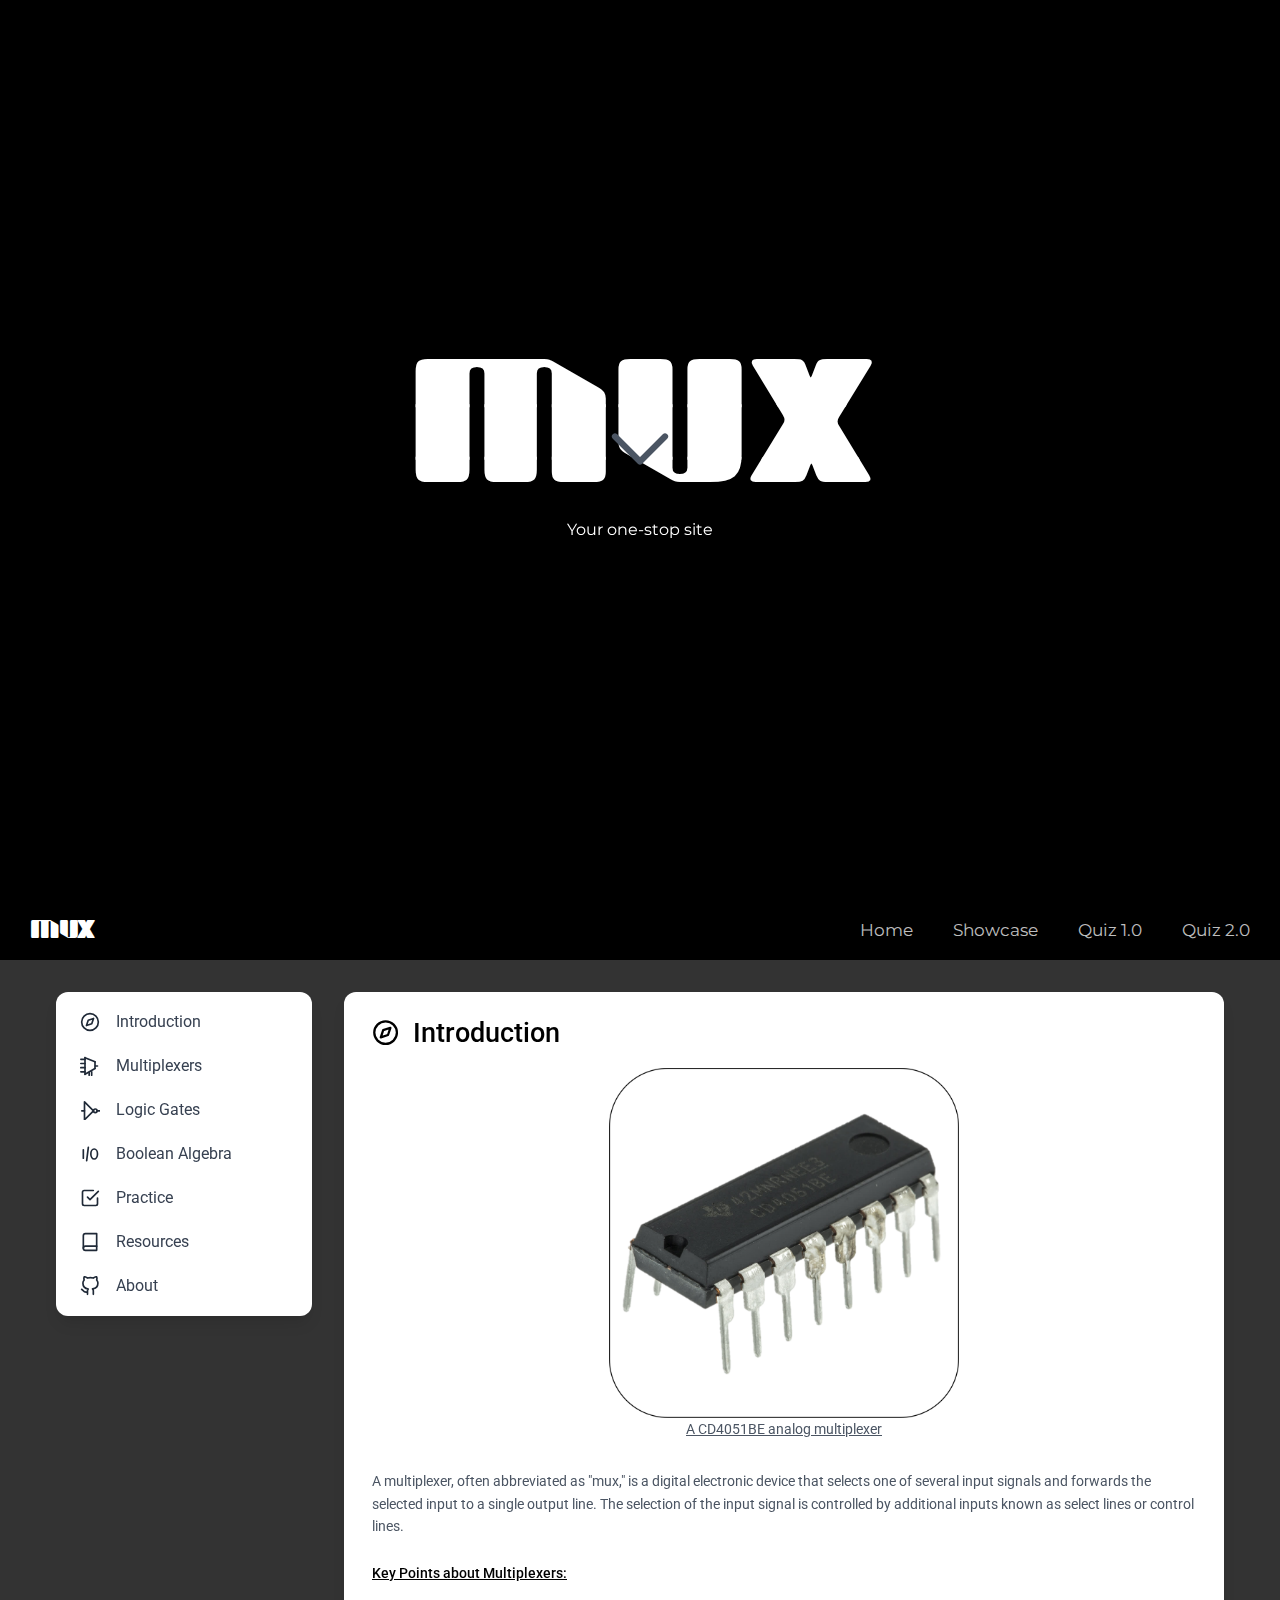
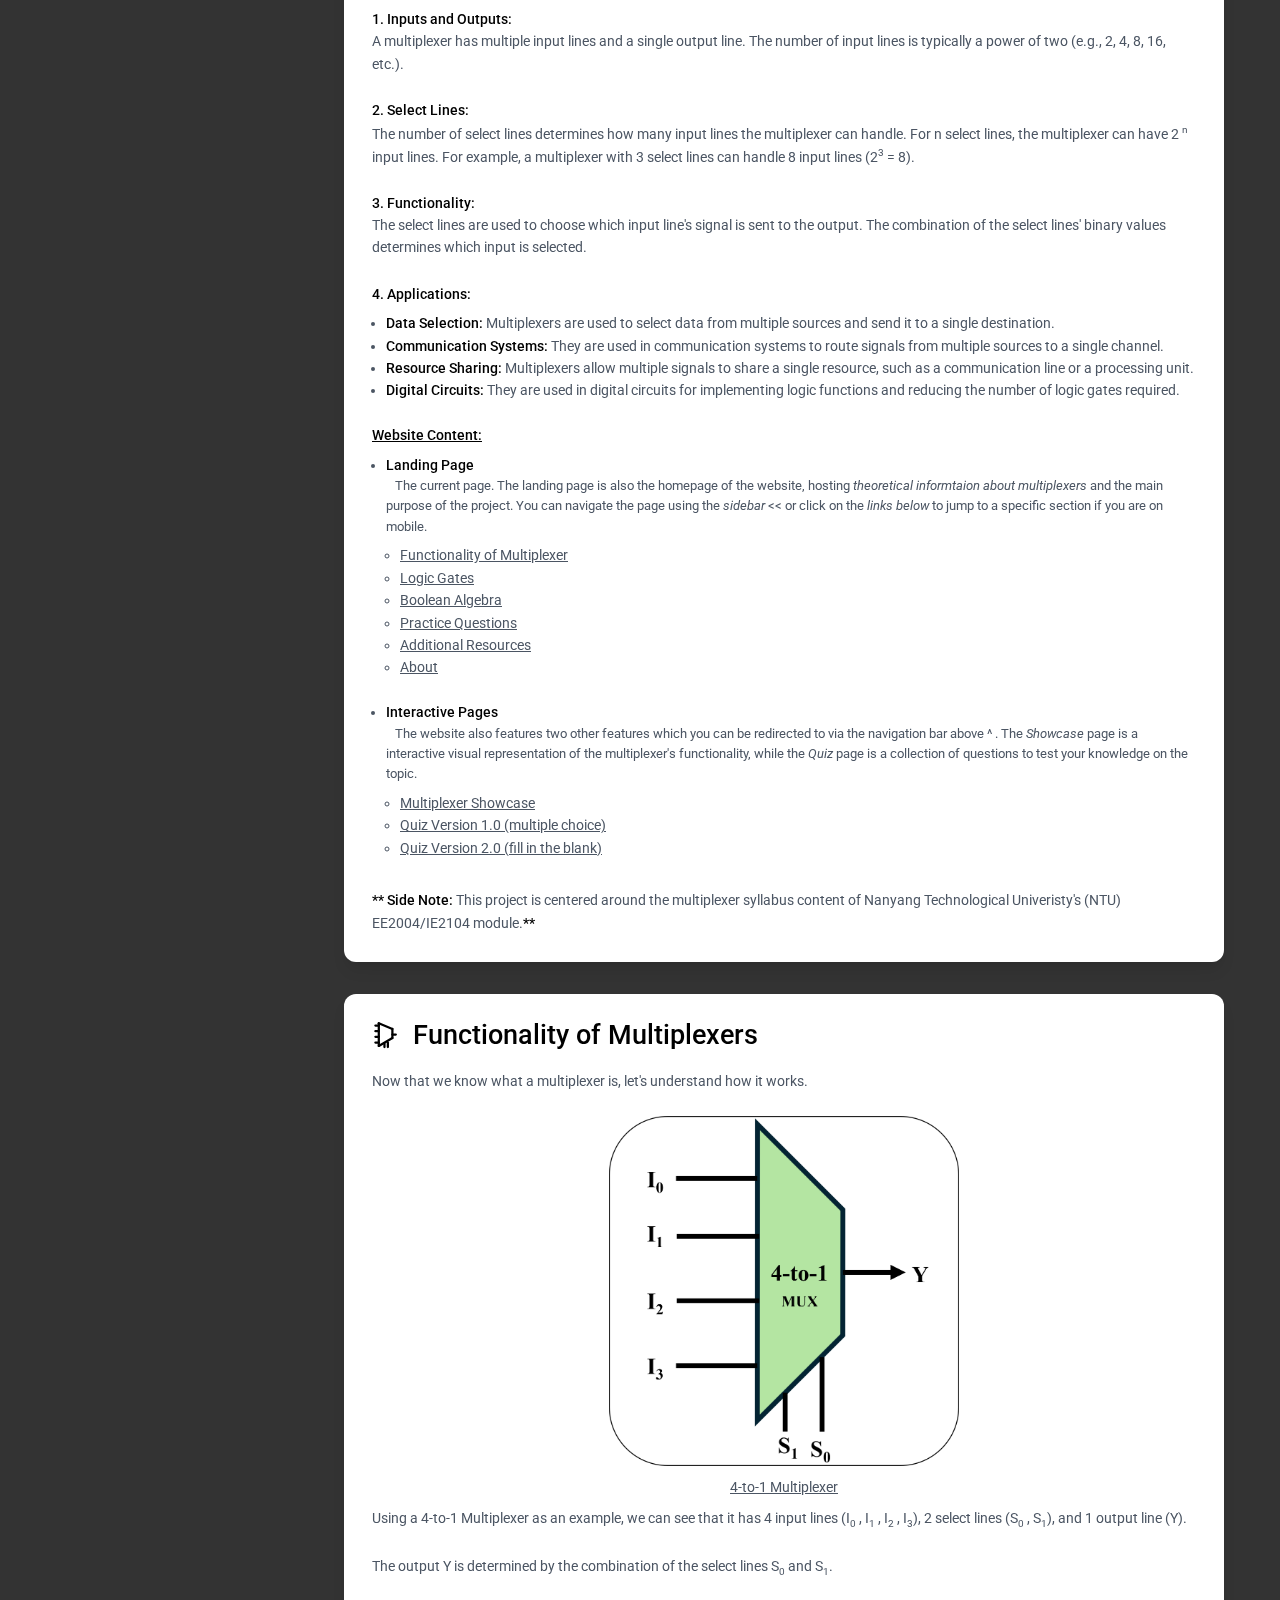
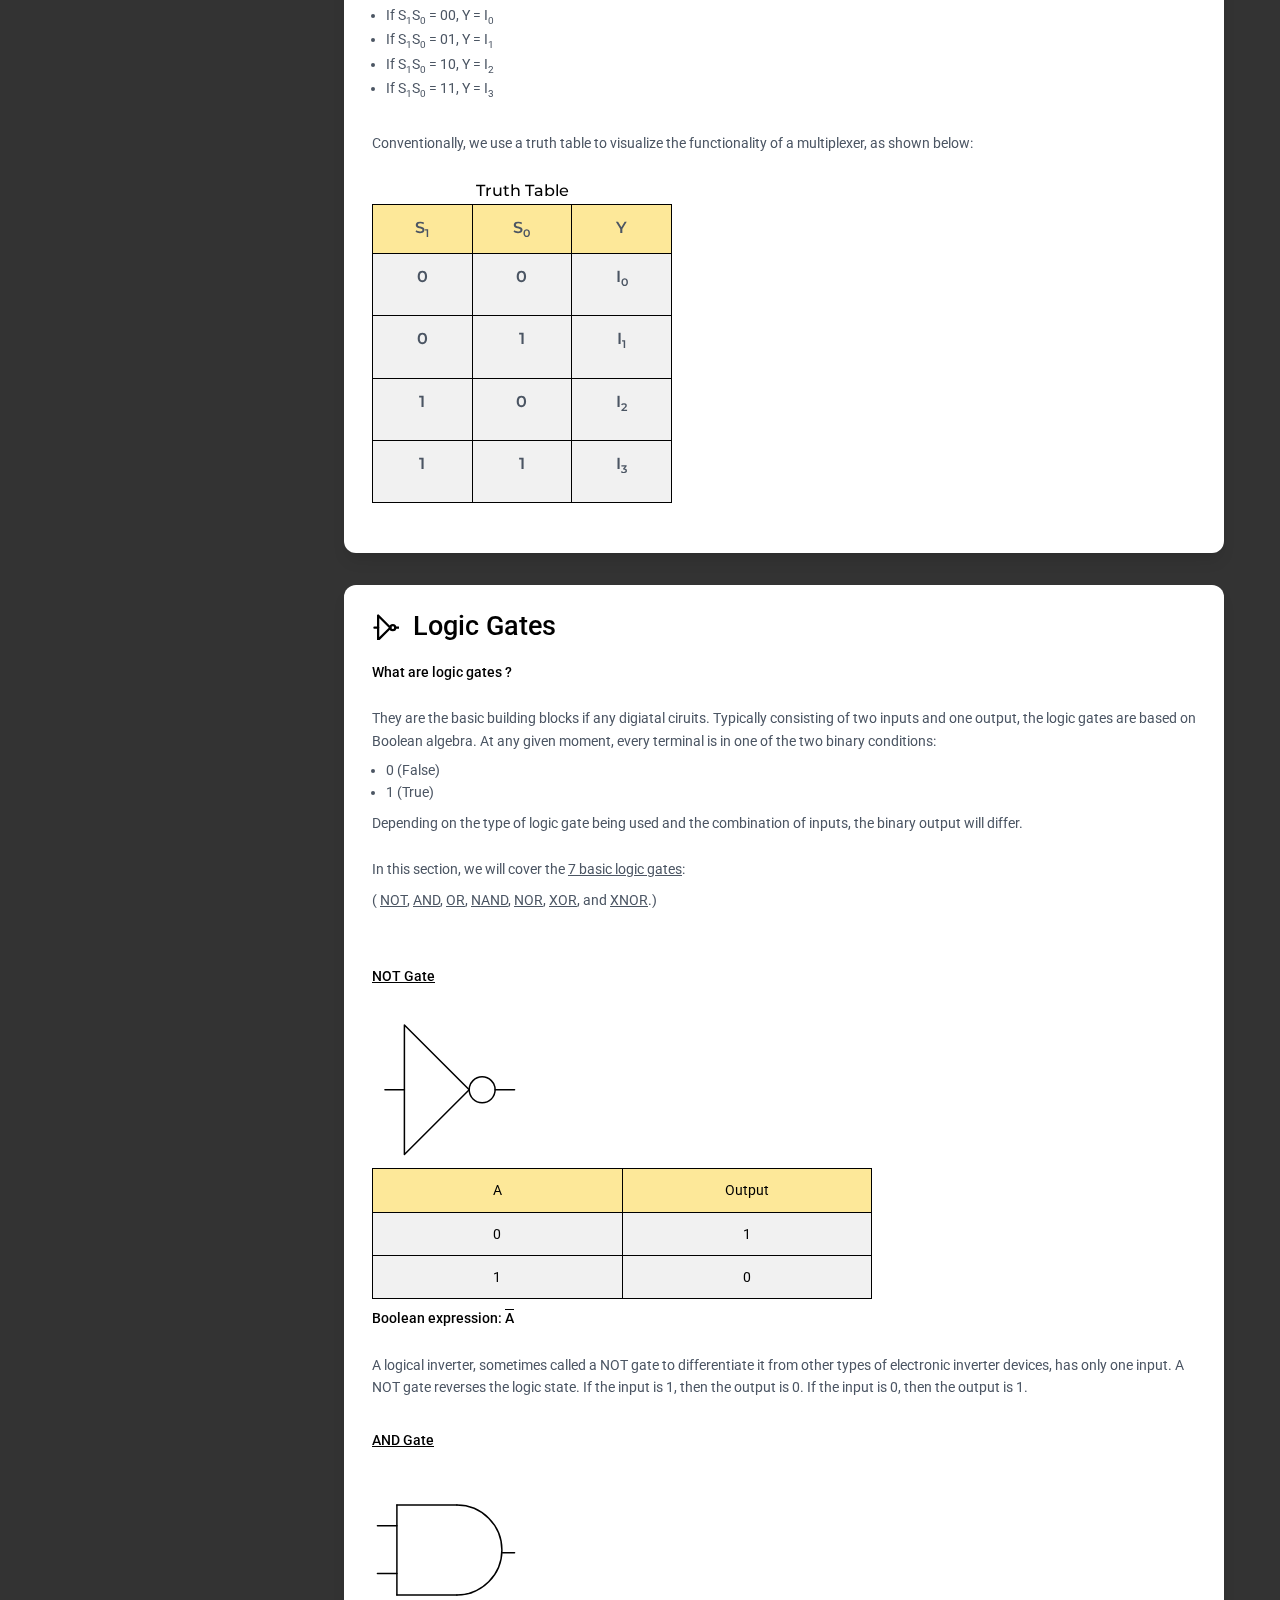
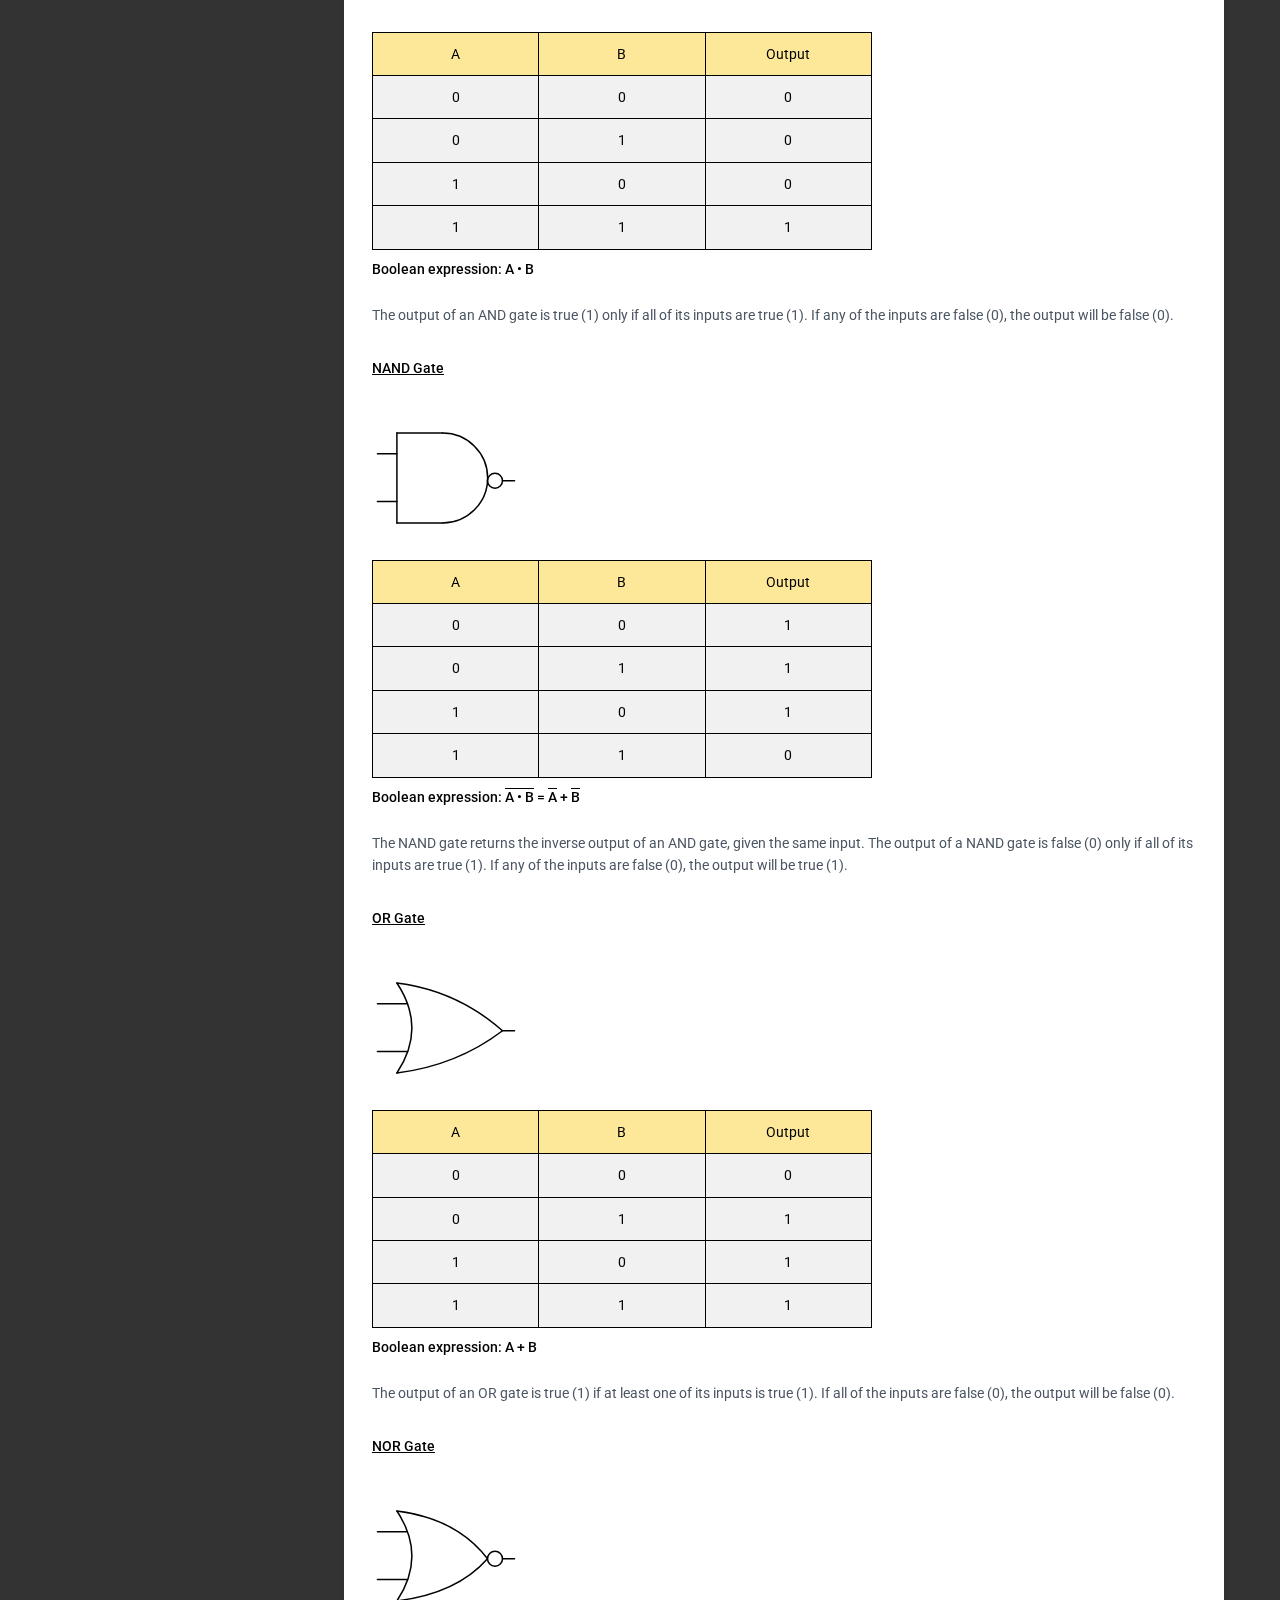
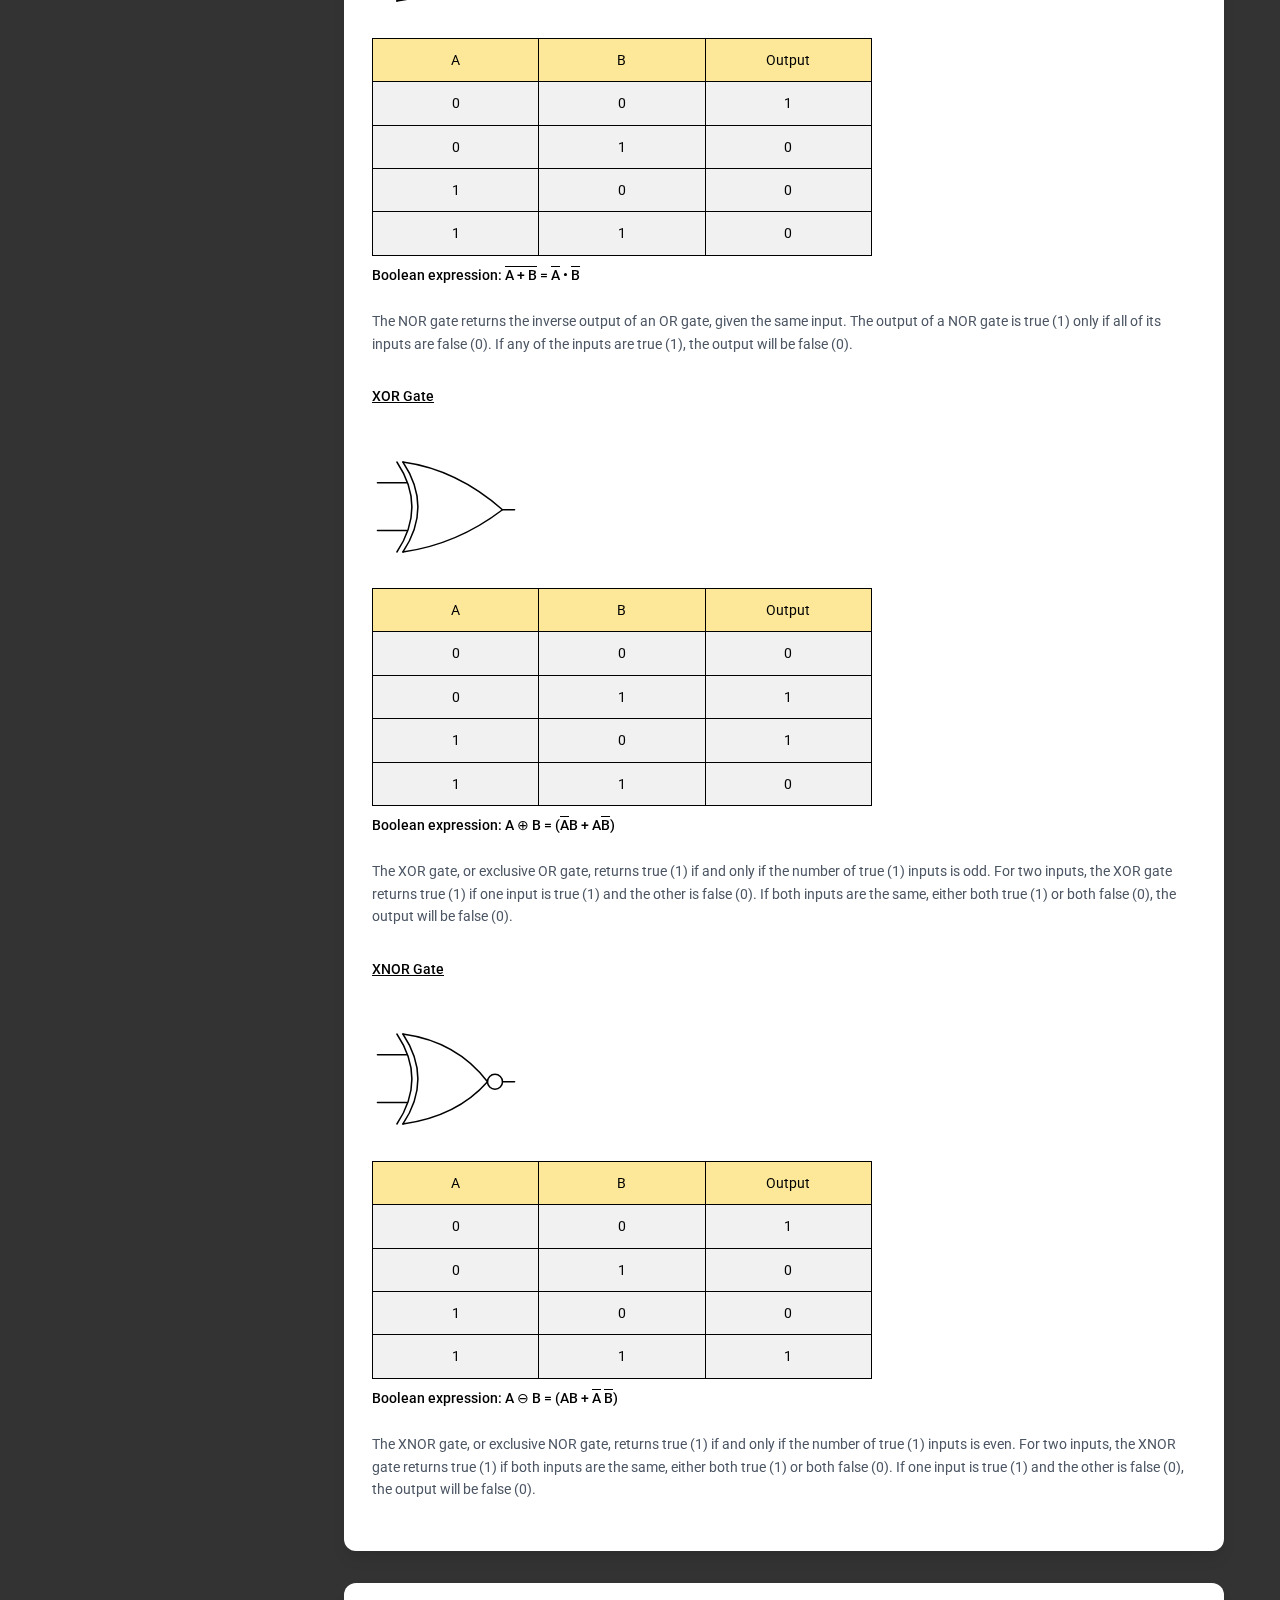
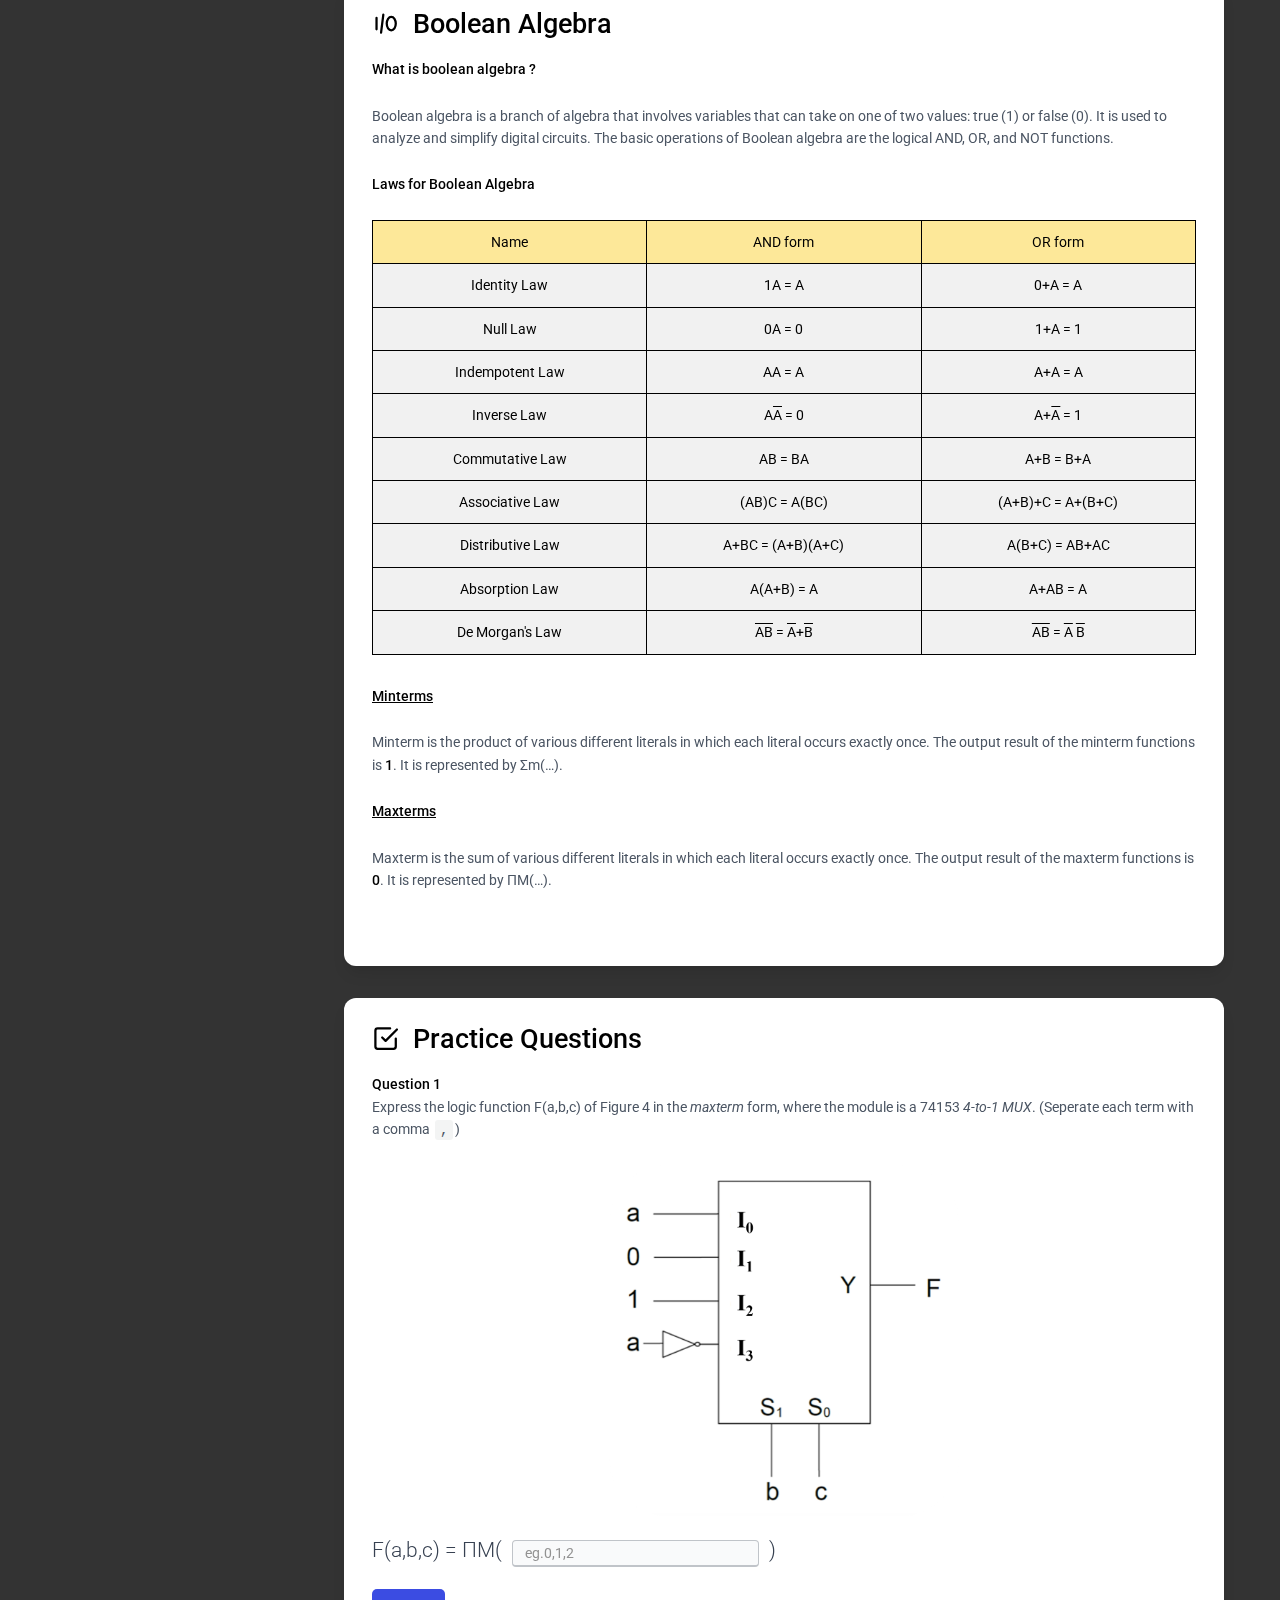
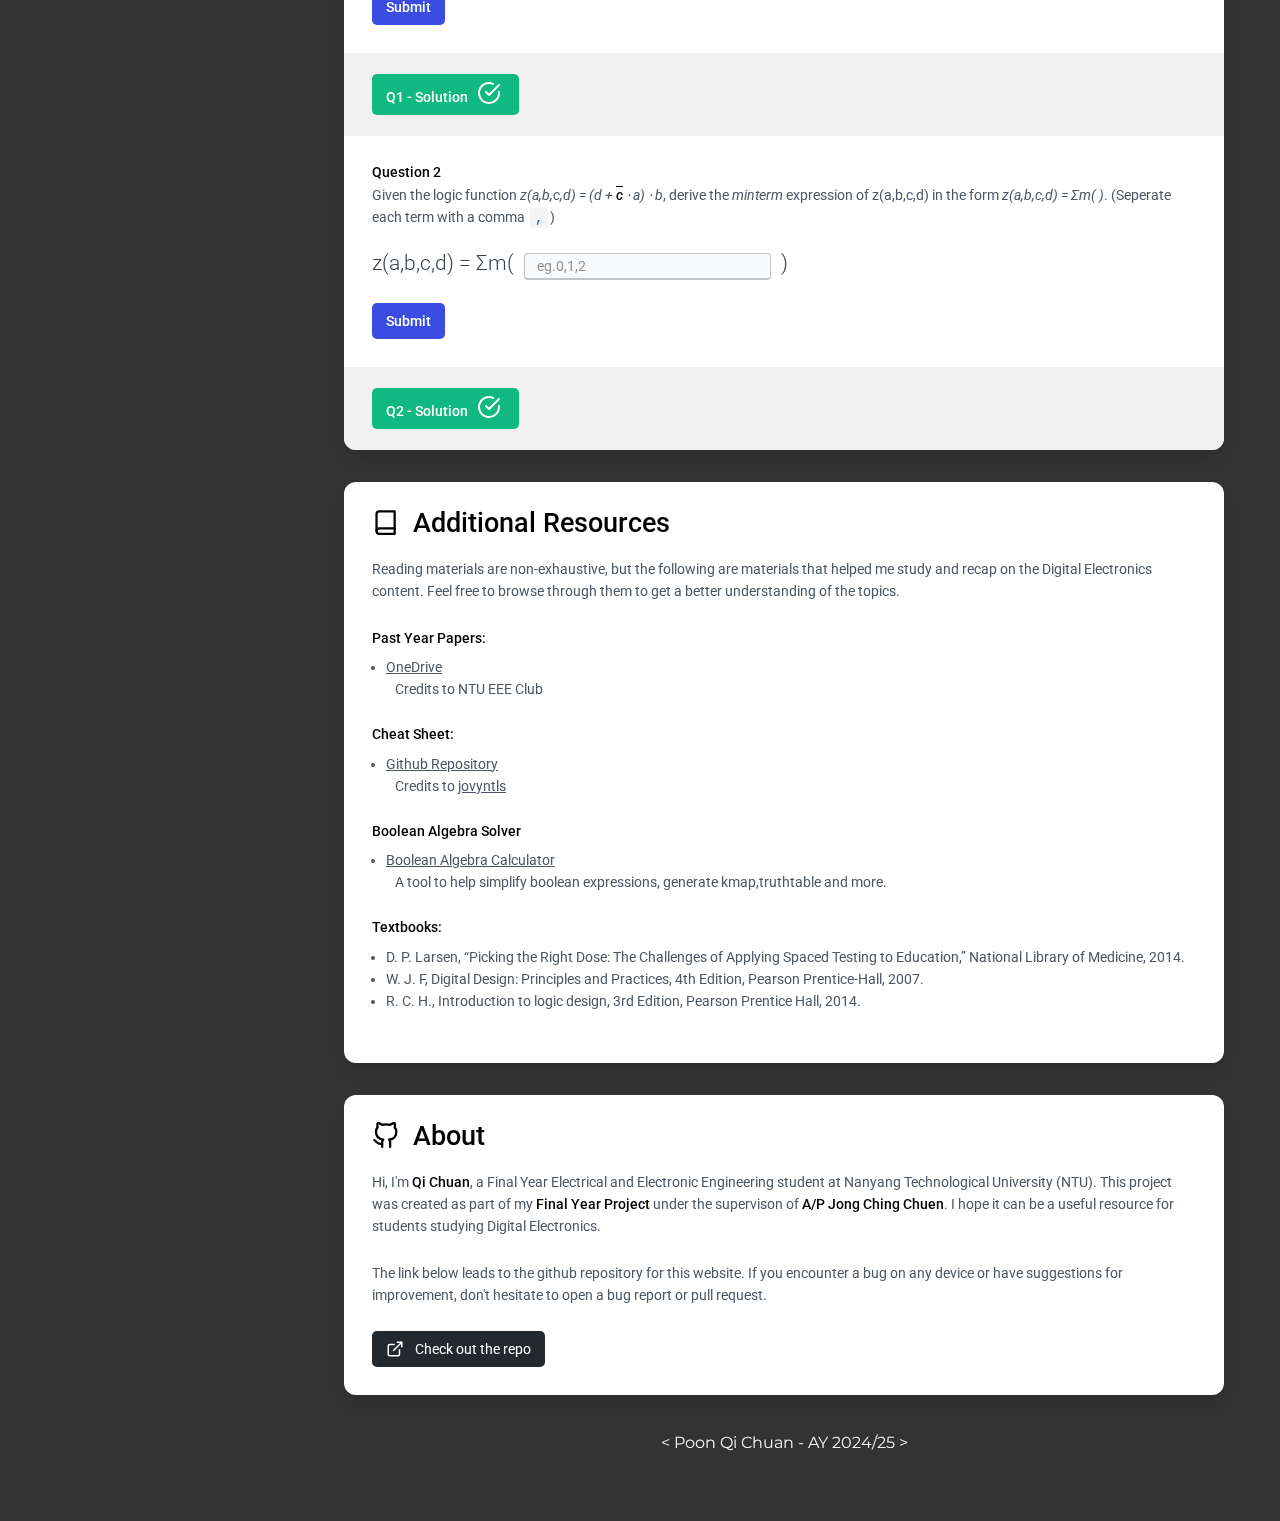
==== public/index.html @ 948a508b "firebase hosting" ====
<!DOCTYPE html>
<html lang="en">
<head>
    <meta charset="UTF-8">
    <meta name="viewport" content="width=device-width, initial-scale=1.0">
    <title>Multiplexers</title>
    <link rel="icon" href="media/MUX_final.ico" type="image/x-icon">
    <link rel="stylesheet" href="styles.css">
    <link rel="stylesheet" href="nice-forms/nice-forms.css">
    <link href="https://fonts.googleapis.com/css2?family=Montserrat:wght@400;500;700&display=swap" rel="stylesheet">
</head>
<body>
    <!-- background -->
    <video id="animated-background" class="animated-background" muted>
        <source class="pcb" src="media/pcb.mp4" type="video/mp4">
    </video>

    <header id="intro" class="intro">
        <div class="introImg" style="--stacks: 3;">
            <span style="--index: 0;">MUX</span>
            <span style="--index: 1;">MUX</span>
            <span style="--index: 2;">MUX</span>
        </div>
        <div class="introText">
            <h3 id="subtitle" ></h3>
        </div>
        <a href="#scroll" class="arrowdown">
            <svg viewBox="0 0 24 24" width="100" height="100" stroke="currentColor" stroke-width="1.5" fill="none" stroke-linecap="round" stroke-linejoin="round" class="css-i6dzq1">
                <polyline points="6 9 12 15 18 9"></polyline>
            </svg>
        </a>
    </header>

    <div id="nav_bar" class="header">
        <div class="header_content">
            <a href="#intro" class="logo">MUX</a>

            <nav class="nav">
                <ul class="nav_list">
                    <li class="nav_item">
                        <a href="#introduction" class="nav_link">Home</a>
                    </li>
                    <!-- <li class="nav_item">
                        <a href="old_showcase/showcase.html" class="nav_link">Beta</a>
                    </li> -->
                    <li class="nav_item">
                        <a href="new_showcase/solver.html" class="nav_link">Showcase</a>
                    </li>
                    <li class="nav_item">
                        <a href="practise/practise.html" class="nav_link tooltip">Quiz 1.0
                            <span class="tooltiptext">Multiple Choice</span>
                        </a>
                    </li>
                    <li class="nav_item">
                        <a href="quiz2/quiz2.html" class="nav_link tooltip">Quiz 2.0
                            <span class="tooltiptext">Fill in the Blank</span>
                        </a>
                    </li>
                </ul>
            </nav>

            <div class="hamburger">
                <div class="bar"></div>
                <div class="bar"></div>
                <div class="bar"></div>
            </div>
        </div>
    </div>

    <div id="scroll"></div>

    <!-- whole ass form -->
    <div class="demo-page">
        <div class="demo-page-navigation">
            <nav class="nav2">
            <ul>
                <li>
                    <a href="#introduction">
                    <svg viewBox="0 0 24 24" width="24" height="24" stroke="currentColor" stroke-width="2" fill="none" stroke-linecap="round" stroke-linejoin="round" class="css-i6dzq1">
                        <circle cx="12" cy="12" r="10"></circle>
                        <polygon points="16.24 7.76 14.12 14.12 7.76 16.24 9.88 9.88 16.24 7.76"></polygon>
                    </svg>
                    Introduction</a>
                </li>
                <li>
                    <a href="#function">
                        <svg viewBox="0 0 24 24" width="24" height="24" stroke="currentColor" stroke-width="2" fill="none" stroke-linecap="round" stroke-linejoin="round" class="css-i6dzq1">
                            <line x1="6" y1="2" x2="6" y2="22"></line>
                            <line x1="6" y1="2" x2="18" y2="7"></line>
                            <line x1="6" y1="22" x2="18" y2="15"></line>
                            <line x1="18" y1="7" x2="18" y2="15"></line>
    
                            <line x1="11" y1="20" x2="11" y2="23"></line>
                            <line x1="14" y1="19" x2="14" y2="23"></line>
                            <line x1="18.5" y1="12" x2="21" y2="12"></line>
    
                            <line x1="1" y1="4" x2="6" y2="4"></line>
                            <line x1="1" y1="9" x2="6" y2="9"></line>
                            <line x1="1" y1="14" x2="6" y2="14"></line>
                            <line x1="1" y1="19" x2="6" y2="19"></line>
                        </svg>
                        Multiplexers</a>
                </li>
                <li>
                    <a href="#logic">
                        <svg viewBox="0 0 24 24" width="24" height="24" stroke="currentColor" stroke-width="2" fill="none" stroke-linecap="round" stroke-linejoin="round" class="css-i6dzq1">
                            <path d="M16.2 12.96 L5.4 2.16 L5.4 23.76 Z" />
                            <circle cx="18.36" cy="12.96" r="2.16" />
    
                            <line x1="2.16" y1="12.96" x2="5.4" y2="12.96"></line>
                            <line x1="20.52" y1="12.96" x2="23.76" y2="12.96"></line>
                        </svg>
                        Logic Gates</a>
                </li>
                <li>
                    <a href="#bool">
                        <svg viewBox="0 0 24 24" width="24" height="24" stroke="currentColor" stroke-width="2" fill="none" stroke-linecap="round" stroke-linejoin="round" class="css-i6dzq1">
                            <line x1="10" y1="4" x2="8" y2="20"></line>
                            <line x1="4" y1="7" x2="4" y2="17"></line>
                            <ellipse cx="17" cy="12" rx="4" ry="6"></ellipse>
                        </svg>
                        Boolean Algebra</a>
                </li>
                <li>
                    <a href="#exercise">
                        <svg viewBox="0 0 24 24" width="24" height="24" stroke="currentColor" stroke-width="2" fill="none" stroke-linecap="round" stroke-linejoin="round" class="css-i6dzq1">
                            <polyline points="9 11 12 14 22 4"></polyline>
                            <path d="M21 12v7a2 2 0 0 1-2 2H5a2 2 0 0 1-2-2V5a2 2 0 0 1 2-2h11"></path>
                        </svg>
                        Practice</a>
                </li>
                <li>
                    <a href="#resource">
                        <svg viewBox="0 0 24 24" width="24" height="24" stroke="currentColor" stroke-width="2" fill="none" stroke-linecap="round" stroke-linejoin="round" class="css-i6dzq1">
                            <path d="M4 19.5A2.5 2.5 0 0 1 6.5 17H20"></path>
                            <path d="M6.5 2H20v20H6.5A2.5 2.5 0 0 1 4 19.5v-15A2.5 2.5 0 0 1 6.5 2z"></path>
                        </svg>
                        Resources</a>
                </li>
                <li>
                <a href="#about">
                    <svg xmlns="http://www.w3.org/2000/svg" width="24" height="24" viewBox="0 0 24 24" fill="none" stroke="currentColor" stroke-width="2" stroke-linecap="round" stroke-linejoin="round" class="feather feather-github">
                    <path d="M9 19c-5 1.5-5-2.5-7-3m14 6v-3.87a3.37 3.37 0 0 0-.94-2.61c3.14-.35 6.44-1.54 6.44-7A5.44 5.44 0 0 0 20 4.77 5.07 5.07 0 0 0 19.91 1S18.73.65 16 2.48a13.38 13.38 0 0 0-7 0C6.27.65 5.09 1 5.09 1A5.07 5.07 0 0 0 5 4.77a5.44 5.44 0 0 0-1.5 3.78c0 5.42 3.3 6.61 6.44 7A3.37 3.37 0 0 0 9 18.13V22" />
                    </svg>
                    About</a>
                </li>
            </ul>
            </nav>
        </div>
        <main class="demo-page-content">
            <section>
            <div class="href-target" id="introduction"></div>
            <h1 class="package-name">
                <svg viewBox="0 0 24 24" width="24" height="24" stroke="currentColor" stroke-width="2" fill="none" stroke-linecap="round" stroke-linejoin="round" class="css-i6dzq1">
                    <circle cx="12" cy="12" r="10"></circle>
                    <polygon points="16.24 7.76 14.12 14.12 7.76 16.24 9.88 9.88 16.24 7.76"></polygon>
                </svg>
                Introduction
            </h1>
            <div class="base_img">
                <img src="media/irl.png" alt="irlMUX" class="intro-image">
                <caption><u>A CD4051BE analog multiplexer</u></caption>
            </div>
            <br>
            <p>
                A multiplexer, often abbreviated as "mux," is a digital electronic device that selects one of several input signals and forwards the selected input to a single output line. The selection of the input signal is controlled by additional inputs known as select lines or control lines.
            </p>
            <p>
                <strong><u>Key Points about Multiplexers:</u></strong>
            </p>
            <p>
                <strong>1. Inputs and Outputs:</strong><br>
                A multiplexer has multiple input lines and a single output line.
                The number of input lines is typically a power of two (e.g., 2, 4, 8, 16, etc.).
            </p>
            <p>
                <strong>2. Select Lines:</strong><br>
                The number of select lines determines how many input lines the multiplexer can handle.
                For n select lines, the multiplexer can have 2 <sup style="font-size: 0.7em; vertical-align: super;">n</sup> input lines.
                For example, a multiplexer with 3 select lines can handle 8 input lines (2<sup style="font-size: 0.7em; vertical-align: super;">3</sup> = 8).
            </p>
            <p>
                <strong>3. Functionality:</strong><br>
                The select lines are used to choose which input line's signal is sent to the output.
                The combination of the select lines' binary values determines which input is selected.
            </p>
            <strong>4. Applications:</strong>
            <ul>
                <li><strong>Data Selection:</strong> Multiplexers are used to select data from multiple sources and send it to a single destination.</li>
                <li><strong>Communication Systems:</strong> They are used in communication systems to route signals from multiple sources to a single channel.</li>
                <li><strong>Resource Sharing:</strong> Multiplexers allow multiple signals to share a single resource, such as a communication line or a processing unit.</li>
                <li><strong>Digital Circuits:</strong> They are used in digital circuits for implementing logic functions and reducing the number of logic gates required.</li>
            </ul>
            <br>
            <strong><u>Website Content:</u></strong>
            <ul>
                <li><dl>
                    <dt><strong>Landing Page</strong></dt>
                        <dd>&nbsp&nbsp The current page. The landing page is also the homepage of the website, hosting <em>theoretical
                            informtaion about multiplexers</em> and the main purpose of the project. You can navigate the page using the <em>sidebar</em> &lt&lt 
                            or click on the <em>links below</em> to jump to a specific section if you are on mobile.
                        </dd>
                </dl></li>
                <ul class="a">
                    <li><a href="#function"><u>Functionality of Multiplexer</u></a></li>
                    <li><a href="#logic"><u>Logic Gates</u></a></li>
                    <li><a href="#bool"><u>Boolean Algebra</u></a></li>
                    <li><a href="#exercise"><u>Practice Questions</u></a></li>
                    <li><a href="#resource"><u>Additional Resources</u></a></li>
                    <li><a href="#about"><u>About</u></a></li>
                </ul>
                <br>
                <li><dl>
                    <dt><strong>Interactive Pages</strong></dt>
                        <dd>&nbsp&nbsp The website also features two other features which you can be redirected to via the navigation bar above ^ .
                            The <em>Showcase</em> page is a interactive visual representation of the multiplexer's functionality, while the <em>Quiz</em> page is a 
                            collection of questions to test your knowledge on the topic.
                         </dd>
                </dl></li>
                <ul class="a">
                    <li><a href="showcase/showcase.html"><u>Multiplexer Showcase</u></a></li>
                    <li><a href="practise/practise.html"><u>Quiz Version 1.0 (multiple choice)</u></a></li>
                    <li><a href="quiz2/quiz2.html"><u>Quiz Version 2.0 (fill in the blank)</u></a></li>
                </ul>
            </ul>
            <br>
            <p>
                <strong>** Side Note:</strong> This project is centered around the multiplexer syllabus content of Nanyang Technological Univeristy's (NTU) EE2004/IE2104 module.<strong>**</strong>
            </p>
            </section>

            <section>
                <div class="href-target" id="function"></div>
                <h1 class="package-name">
                    <svg viewBox="0 0 24 24" width="24" height="24" stroke="currentColor" stroke-width="2" fill="none" stroke-linecap="round" stroke-linejoin="round" class="css-i6dzq1">
                        <line x1="6" y1="2" x2="6" y2="22"></line>
                        <line x1="6" y1="2" x2="18" y2="7"></line>
                        <line x1="6" y1="22" x2="18" y2="15"></line>
                        <line x1="18" y1="7" x2="18" y2="15"></line>

                        <line x1="11" y1="20" x2="11" y2="23"></line>
                        <line x1="14" y1="19" x2="14" y2="23"></line>
                        <line x1="18" y1="12" x2="21" y2="12"></line>

                        <line x1="3" y1="4" x2="6" y2="4"></line>
                        <line x1="3" y1="9" x2="6" y2="9"></line>
                        <line x1="3" y1="14" x2="6" y2="14"></line>
                        <line x1="3" y1="19" x2="6" y2="19"></line>
                    </svg>
                    Functionality of Multiplexers
                </h1>
                <p>
                    Now that we know what a multiplexer is, let's understand how it works.
                </p>
                <div class="base_img">
                    <img src="media/sample.png" alt="MUX" class="intro-image">
                    <caption><u>4-to-1 Multiplexer</u></caption>
                </div>
                <p>
                    Using a 4-to-1 Multiplexer as an example, we can see that it has 4 input lines 
                    (I<sub style="font-size: 0.7em; vertical-align: sub;">0</sub> , I<sub style="font-size: 0.7em; vertical-align: sub;">1</sub> , I<sub style="font-size: 0.7em; vertical-align: sub;">2</sub> , I<sub style="font-size: 0.7em; vertical-align: sub;">3</sub>), 
                    2 select lines (S<sub style="font-size: 0.7em; vertical-align: sub;">0</sub> , S<sub style="font-size: 0.7em; vertical-align: sub;">1</sub>), and 1 output line (Y).
                </p>
                <p>
                    The output Y is determined by the combination of the select lines S<sub style="font-size: 0.7em; vertical-align: sub;">0</sub> and S<sub style="font-size: 0.7em; vertical-align: sub;">1</sub>.
                </p>
                <ul>
                    <li>If S<sub style="font-size: 0.7em; vertical-align: sub;">1</sub>S<sub style="font-size: 0.7em; vertical-align: sub;">0</sub> = 00, Y = I<sub style="font-size: 0.7em; vertical-align: sub;">0</sub></li>
                    <li>If S<sub style="font-size: 0.7em; vertical-align: sub;">1</sub>S<sub style="font-size: 0.7em; vertical-align: sub;">0</sub> = 01, Y = I<sub style="font-size: 0.7em; vertical-align: sub;">1</sub></li>
                    <li>If S<sub style="font-size: 0.7em; vertical-align: sub;">1</sub>S<sub style="font-size: 0.7em; vertical-align: sub;">0</sub> = 10, Y = I<sub style="font-size: 0.7em; vertical-align: sub;">2</sub></li>
                    <li>If S<sub style="font-size: 0.7em; vertical-align: sub;">1</sub>S<sub style="font-size: 0.7em; vertical-align: sub;">0</sub> = 11, Y = I<sub style="font-size: 0.7em; vertical-align: sub;">3</sub></li>
                </ul>
                <br>
                <p>
                    Conventionally, we use a truth table to visualize the functionality of a multiplexer, as shown below:
                </p>
                <table class="truthtable">
                    <caption><strong>Truth Table</strong></caption>
                    <thead>
                        <tr>
                            <th>S<sub style="font-size: 0.7em; vertical-align: sub;">1</sub></th>
                            <th>S<sub style="font-size: 0.7em; vertical-align: sub;">0</sub></th>
                            <th>Y</th>
                        </tr>
                    </thead>
                    <tbody>
                        <tr>
                            <td>0</td>
                            <td>0</td>
                            <td>I<sub style="font-size: 0.7em; vertical-align: sub;">0</sub></td>
                        </tr>
                        <tr>
                            <td>0</td>
                            <td>1</td>
                            <td>I<sub style="font-size: 0.7em; vertical-align: sub;">1</sub></td>
                        </tr>
                        <tr>
                            <td>1</td>
                            <td>0</td>
                            <td>I<sub style="font-size: 0.7em; vertical-align: sub;">2</sub></td>
                        </tr>
                        <tr>
                            <td>1</td>
                            <td>1</td>
                            <td>I<sub style="font-size: 0.7em; vertical-align: sub;">3</sub></td>
                        </tr>
                    </tbody>
                </table>
                <br>
            </section>

            <section>
                <div class="href-target" id="logic"></div>
                <h1 class="package-name">
                    <svg viewBox="0 0 24 24" width="24" height="24" stroke="currentColor" stroke-width="2" fill="none" stroke-linecap="round" stroke-linejoin="round" class="css-i6dzq1">
                        <path d="M16.2 12.96 L5.4 2.16 L5.4 23.76 Z" />
                        <circle cx="18.36" cy="12.96" r="2.16" />

                        <line x1="2.16" y1="12.96" x2="5.4" y2="12.96"></line>
                        <line x1="20.52" y1="12.96" x2="23.76" y2="12.96"></line>
                    </svg>
                    Logic Gates
                </h1>
                <p>
                    <strong>What are logic gates ?</strong>
                </p>
                <p style="margin: 0px;">
                    They are the basic building blocks if any digiatal ciruits. Typically consisting of two inputs and one output, the logic gates are based on Boolean algebra. 
                    At any given moment, every terminal is in one of the two binary conditions:
                </p>
                <ul >
                    <li>0 (False)</li>
                    <li>1 (True)</li>
                </ul>
                <p>
                    Depending on the type of logic gate being used and the combination of inputs, the binary output will differ. 
                </p>
                <p style="margin: 0px;">
                    In this section, we will cover the  <u>7 basic logic gates</u>:
                </p>
                <p>( <u>NOT</u>, <u>AND</u>, <u>OR</u>, <u>NAND</u>, <u>NOR</u>, <u>XOR</u>, and <u>XNOR</u>.)</p>
                <br>
                <div class="logicsection">
                    <p><strong><u>NOT Gate</u></strong></p>
                    <div class="logicvisuals">
                        <div class="gatevisuals">
                            <svg viewBox="0 0 100 100" stroke="black" stroke-width="1" fill="none" stroke-linecap="round" stroke-linejoin="round" class="css-i6dzq1">
                                <path d="M64.8 51.84 L21.6 8.64 L21.6 95.04 Z" />
                                <circle cx="73.44" cy="51.84" r="8.64" />

                                <line x1="8.64" y1="51.84" x2="21.6" y2="51.84"></line>
                                <line x1="82.08" y1="51.84" x2="95.04" y2="51.84"></line>
                            </svg>
                        </div>
                        <div class="tablevisuals">
                            <table>
                                <thead>
                                    <tr>
                                        <th>A</th>
                                        <th>Output</th>
                                    </tr>
                                </thead>
                                <tbody>
                                    <tr>
                                        <td>0</td>
                                        <td>1</td>
                                    </tr>
                                    <tr>
                                        <td>1</td>
                                        <td>0</td>
                                    </tr>
                                </tbody>
                            </table>
                        </div>
                    </div>
                    <p><strong>Boolean expression: <a style="color:black ;text-decoration:overline">A</a></strong></p>
                    <p>A logical inverter, sometimes called a NOT gate to differentiate it from other types of electronic inverter devices, has only one input. A NOT gate reverses the logic state. If the input is 1, then the output is 0. If the input is 0, then the output is 1.</p>
                </div>
                <br>
                <div class="logicsection">
                    <p><strong><u>AND Gate</u></strong></p>
                    <div class="logicvisuals">
                        <div class="gatevisuals">
                            <svg viewBox="0 0 100 100" stroke="black" stroke-width="1" fill="none" stroke-linecap="round" stroke-linejoin="round" class="css-i6dzq1">
                                <line x1="16.6" y1="20" x2="56.6" y2="20" />
                                <line x1="16.6" y1="20" x2="16.6" y2="80" />
                                <line x1="16.6" y1="80" x2="56.6" y2="80" />
                                <path d="M56.6 20 A30 30 0 0 1 56.6 80" />

                                <line x1="3.64" y1="33.76" x2="16.6" y2="33.76"></line>
                                <line x1="3.64" y1="65.6" x2="16.6" y2="65.6"></line>
                                <line x1="87" y1="51.84" x2="95.04" y2="51.84"></line>
                            </svg>
                        </div>
                        <div class="tablevisuals">
                            <table>
                                <thead>
                                    <tr>
                                        <th>A</th>
                                        <th>B</th>
                                        <th>Output</th>
                                    </tr>
                                </thead>
                                <tbody>
                                    <tr>
                                        <td>0</td>
                                        <td>0</td>
                                        <td>0</td>
                                    </tr>
                                    <tr>
                                        <td>0</td>
                                        <td>1</td>
                                        <td>0</td>
                                    </tr>
                                    <tr>
                                        <td>1</td>
                                        <td>0</td>
                                        <td>0</td>
                                    </tr>
                                    <tr>
                                        <td>1</td>
                                        <td>1</td>
                                        <td>1</td>
                                    </tr>
                                </tbody>
                            </table>
                        </div>
                    </div>
                    <p><strong>Boolean expression: A • B</strong></p>
                    <p>The output of an AND gate is true (1) only if all of its inputs are true (1). If any of the inputs are false (0), the output will be false (0).</p>
                </div>
                <br>
                <div class="logicsection">
                    <p><strong><u>NAND Gate</u></strong></p>
                    <div class="logicvisuals">
                        <div class="gatevisuals">
                            <svg viewBox="0 0 100 100" stroke="black" stroke-width="1" fill="none" stroke-linecap="round" stroke-linejoin="round" class="css-i6dzq1">
                                <line x1="16.6" y1="20" x2="47.1" y2="20" />
                                <line x1="16.6" y1="20" x2="16.6" y2="80" />
                                <line x1="16.6" y1="80" x2="47.1" y2="80" />
                                <path d="M47.1 20 A30 30 0 0 1 47.1 80" />
                                <circle cx="82" cy="51.84" r="5" />

                                <line x1="3.64" y1="33.76" x2="16.6" y2="33.76"></line>
                                <line x1="3.64" y1="65.6" x2="16.6" y2="65.6"></line>
                                <line x1="87" y1="51.84" x2="95.04" y2="51.84"></line>
                            </svg>
                        </div>
                        <div class="tablevisuals">
                            <table>
                                <thead>
                                    <tr>
                                        <th>A</th>
                                        <th>B</th>
                                        <th>Output</th>
                                    </tr>
                                </thead>
                                <tbody>
                                    <tr>
                                        <td>0</td>
                                        <td>0</td>
                                        <td>1</td>
                                    </tr>
                                    <tr>
                                        <td>0</td>
                                        <td>1</td>
                                        <td>1</td>
                                    </tr>
                                    <tr>
                                        <td>1</td>
                                        <td>0</td>
                                        <td>1</td>
                                    </tr>
                                    <tr>
                                        <td>1</td>
                                        <td>1</td>
                                        <td>0</td>
                                    </tr>
                                </tbody>
                            </table>
                        </div>
                    </div>
                    <p><strong>Boolean expression: <a style="color:black ;text-decoration:overline">A • B</a> = <a style="color:black ;text-decoration:overline">A</a> + <a style="color:black ;text-decoration:overline">B</a></strong></p>
                    <p>The NAND gate returns the inverse output of an AND gate, given the same input. The output of a NAND gate is false (0) only if all of its inputs are true (1). If any of the inputs are false (0), the output will be true (1).</p>
                </div>
                <br>
                <div class="logicsection">
                    <p><strong><u>OR Gate</u></strong></p>
                    <div class="logicvisuals">
                        <div class="gatevisuals">
                            <svg viewBox="0 0 100 100" stroke="black" stroke-width="1" fill="none" stroke-linecap="round" stroke-linejoin="round" class="css-i6dzq1">
                                <path d="M 16.6 20 Q 36.6 50 16.6 80" />
                                <path d="M 16.6 20 Q 56.6 25 87 51.84 Q 56.6 75 16.6 80" />

                                <line x1="3.64" y1="33.76" x2="23" y2="33.76"></line>
                                <line x1="3.64" y1="65.6" x2="23" y2="65.6"></line>
                                <line x1="87" y1="51.84" x2="95.04" y2="51.84"></line>
                            </svg>
                        </div>
                        <div class="tablevisuals">
                            <table>
                                <thead>
                                    <tr>
                                        <th>A</th>
                                        <th>B</th>
                                        <th>Output</th>
                                    </tr>
                                </thead>
                                <tbody>
                                    <tr>
                                        <td>0</td>
                                        <td>0</td>
                                        <td>0</td>
                                    </tr>
                                    <tr>
                                        <td>0</td>
                                        <td>1</td>
                                        <td>1</td>
                                    </tr>
                                    <tr>
                                        <td>1</td>
                                        <td>0</td>
                                        <td>1</td>
                                    </tr>
                                    <tr>
                                        <td>1</td>
                                        <td>1</td>
                                        <td>1</td>
                                    </tr>
                                </tbody>
                            </table>
                        </div>
                    </div>
                    <p><strong>Boolean expression: A + B</strong></p>
                    <p>The output of an OR gate is true (1) if at least one of its inputs is true (1). If all of the inputs are false (0), the output will be false (0).</p>
                </div>
                <br>
                <div class="logicsection">
                    <p><strong><u>NOR Gate</u></strong></p>
                    <div class="logicvisuals">
                        <div class="gatevisuals">
                            <svg viewBox="0 0 100 100" stroke="black" stroke-width="1" fill="none" stroke-linecap="round" stroke-linejoin="round" class="css-i6dzq1">
                                <path d="M 16.6 20 Q 36.6 50 16.6 80" />
                                <path d="M 16.6 20 Q 56.6 25 77 51.84 Q 56.6 75 16.6 80" />
                                <circle cx="82" cy="51.84" r="5" />

                                <line x1="3.64" y1="33.76" x2="23" y2="33.76"></line>
                                <line x1="3.64" y1="65.6" x2="23" y2="65.6"></line>
                                <line x1="87" y1="51.84" x2="95.04" y2="51.84"></line>
                            </svg>
                        </div>
                        <div class="tablevisuals">
                            <table>
                                <thead>
                                    <tr>
                                        <th>A</th>
                                        <th>B</th>
                                        <th>Output</th>
                                    </tr>
                                </thead>
                                <tbody>
                                    <tr>
                                        <td>0</td>
                                        <td>0</td>
                                        <td>1</td>
                                    </tr>
                                    <tr>
                                        <td>0</td>
                                        <td>1</td>
                                        <td>0</td>
                                    </tr>
                                    <tr>
                                        <td>1</td>
                                        <td>0</td>
                                        <td>0</td>
                                    </tr>
                                    <tr>
                                        <td>1</td>
                                        <td>1</td>
                                        <td>0</td>
                                    </tr>
                                </tbody>
                            </table>
                        </div>
                    </div>
                    <p><strong>Boolean expression: <a style="color:black ;text-decoration:overline">A + B</a> = <a style="color:black ;text-decoration:overline">A</a> • <a style="color:black ;text-decoration:overline">B</a></strong></p>
                    <p>The NOR gate returns the inverse output of an OR gate, given the same input. The output of a NOR gate is true (1) only if all of its inputs are false (0). If any of the inputs are true (1), the output will be false (0).</p>
                </div>
                <br>
                <div class="logicsection">
                    <p><strong><u>XOR Gate</u></strong></p>
                    <div class="logicvisuals">
                        <div class="gatevisuals">
                            <svg viewBox="0 0 100 100" stroke="black" stroke-width="1" fill="none" stroke-linecap="round" stroke-linejoin="round" class="css-i6dzq1">
                                <path d="M 16.6 20 Q 36.6 50 16.6 80" />
                                <path d="M 20.6 20 Q 40.6 50 20.6 80" />
                                <path d="M 20.6 20 Q 56.6 25 87 51.84 Q 56.6 75 20.6 80" />

                                <line x1="3.64" y1="33.76" x2="23" y2="33.76"></line>
                                <line x1="3.64" y1="65.6" x2="23" y2="65.6"></line>
                                <line x1="87" y1="51.84" x2="95.04" y2="51.84"></line>
                            </svg>
                        </div>
                        <div class="tablevisuals">
                            <table>
                                <thead>
                                    <tr>
                                        <th>A</th>
                                        <th>B</th>
                                        <th>Output</th>
                                    </tr>
                                </thead>
                                <tbody>
                                    <tr>
                                        <td>0</td>
                                        <td>0</td>
                                        <td>0</td>
                                    </tr>
                                    <tr>
                                        <td>0</td>
                                        <td>1</td>
                                        <td>1</td>
                                    </tr>
                                    <tr>
                                        <td>1</td>
                                        <td>0</td>
                                        <td>1</td>
                                    </tr>
                                    <tr>
                                        <td>1</td>
                                        <td>1</td>
                                        <td>0</td>
                                    </tr>
                                </tbody>
                            </table>
                        </div>
                    </div>
                    <p><strong>Boolean expression: A ⊕ B = (<a style="color:black ;text-decoration:overline">A</a>B + A<a style="color:black ;text-decoration:overline">B</a>)</strong></p>
                    <p>The XOR gate, or exclusive OR gate, returns true (1) if and only if the number of true (1) inputs is odd. For two inputs, the XOR gate returns true (1) if one input is true (1) and the other is false (0). If both inputs are the same, either both true (1) or both false (0), the output will be false (0).</p>
                </div>
                <br>
                <div class="logicsection">
                    <p><strong><u>XNOR Gate</u></strong></p>
                    <div class="logicvisuals">
                        <div class="gatevisuals">
                            <svg viewBox="0 0 100 100" stroke="black" stroke-width="1" fill="none" stroke-linecap="round" stroke-linejoin="round" class="css-i6dzq1">
                                <path d="M 16.6 20 Q 36.6 50 16.6 80" />
                                <path d="M 20.6 20 Q 40.6 50 20.6 80" />
                                <path d="M 20.6 20 Q 56.6 25 77 51.84 Q 56.6 75 20.6 80" />
                                <circle cx="82" cy="51.84" r="5" />

                                <line x1="3.64" y1="33.76" x2="23" y2="33.76"></line>
                                <line x1="3.64" y1="65.6" x2="23" y2="65.6"></line>
                                <line x1="87" y1="51.84" x2="95.04" y2="51.84"></line>
                            </svg>
                        </div>
                        <div class="tablevisuals">
                            <table>
                                <thead>
                                    <tr>
                                        <th>A</th>
                                        <th>B</th>
                                        <th>Output</th>
                                    </tr>
                                </thead>
                                <tbody>
                                    <tr>
                                        <td>0</td>
                                        <td>0</td>
                                        <td>1</td>
                                    </tr>
                                    <tr>
                                        <td>0</td>
                                        <td>1</td>
                                        <td>0</td>
                                    </tr>
                                    <tr>
                                        <td>1</td>
                                        <td>0</td>
                                        <td>0</td>
                                    </tr>
                                    <tr>
                                        <td>1</td>
                                        <td>1</td>
                                        <td>1</td>
                                    </tr>
                                </tbody>
                            </table>
                        </div>
                    </div>
                    <p><strong>Boolean expression: A ⊖ B = (AB + <a style="color:black ;text-decoration:overline">A</a> <a style="color:black ;text-decoration:overline">B</a>)</strong></p>
                    <p>The XNOR gate, or exclusive NOR gate, returns true (1) if and only if the number of true (1) inputs is even. For two inputs, the XNOR gate returns true (1) if both inputs are the same, either both true (1) or both false (0). If one input is true (1) and the other is false (0), the output will be false (0).</p>
                </div>
                <br>
            </section>

            <section>
                <div class="href-target" id="bool"></div>
                <h1 class="package-name">
                    <svg viewBox="0 0 24 24" width="24" height="24" stroke="currentColor" stroke-width="2" fill="none" stroke-linecap="round" stroke-linejoin="round" class="css-i6dzq1">
                        <line x1="10" y1="4" x2="8" y2="20"></line>
                        <line x1="4" y1="7" x2="4" y2="17"></line>
                        <ellipse cx="17" cy="12" rx="4" ry="6"></ellipse>
                    </svg>
                    Boolean Algebra
                </h1>
                <p>
                    <strong>What is boolean algebra ?</strong>
                </p>
                <p>
                    Boolean algebra is a branch of algebra that involves variables that can take on one of two values: true (1) or false (0). It is used to analyze and simplify digital circuits. 
                    The basic operations of Boolean algebra are the logical AND, OR, and NOT functions.
                </p>
                <p>
                    <strong>Laws for Boolean Algebra</strong>
                </p>
                <div class="tablevisuals">
                    <table>
                        <thead>
                            <tr>
                                <th>Name</th>
                                <th>AND form</th>
                                <th>OR form</th>
                            </tr>
                        </thead>
                        <tbody>
                            <tr>
                                <td>Identity Law</td>
                                <td>1A = A</td>
                                <td>0+A = A</td>
                            </tr>
                            <tr>
                                <td>Null Law</td>
                                <td>0A = 0</td>
                                <td>1+A = 1</td>
                            </tr>
                            <tr>
                                <td>Indempotent Law</td>
                                <td>AA = A</td>
                                <td>A+A = A</td>
                            </tr>
                            <tr>
                                <td>Inverse Law</td>
                                <td>A<a style="color:black ;text-decoration:overline">A</a> = 0</td>
                                <td>A+<a style="color:black ;text-decoration:overline">A</a> = 1</td>
                            </tr>
                            <tr>
                                <td>Commutative Law</td>
                                <td>AB = BA</td>
                                <td>A+B = B+A</td>
                            </tr>
                            <tr>
                                <td>Associative Law</td>
                                <td>(AB)C = A(BC)</td>
                                <td>(A+B)+C = A+(B+C)</td>
                            </tr>
                            <tr>
                                <td>Distributive Law</td>
                                <td>A+BC = (A+B)(A+C)</td>
                                <td>A(B+C) = AB+AC</td>
                            </tr>
                            <tr>
                                <td>Absorption Law</td>
                                <td>A(A+B) = A</td>
                                <td>A+AB = A</td>
                            </tr>
                            <tr>
                                <td>De Morgan's Law</td>
                                <td><a style="color:black ;text-decoration:overline">AB</a> = <a style="color:black ;text-decoration:overline">A</a>+<a style="color:black ;text-decoration:overline">B</a></td>
                                <td><a style="color:black ;text-decoration:overline">AB</a> = <a style="color:black ;text-decoration:overline">A</a> <a style="color:black ;text-decoration:overline">B</a></td>
                            </tr>
                        </tbody>
                    </table>
                </div>
                <br>
                <p><strong><u>Minterms</u></strong></p>
                <p>Minterm is the product of various different literals in which each literal occurs exactly once. The output result of the minterm functions is <strong>1</strong>. It is represented by Σm(…).</p>
                <p><strong><u>Maxterms</u></strong></p>
                <p>Maxterm is the sum of various different literals in which each literal occurs exactly once. The output result of the maxterm functions is <strong>0</strong>. It is represented by ΠM(…).</p>
                <br>
            </section>

            <section>
                <div class="href-target" id="exercise"></div>
                <h1 class="package-name">
                    <svg viewBox="0 0 24 24" width="24" height="24" stroke="currentColor" stroke-width="2" fill="none" stroke-linecap="round" stroke-linejoin="round" class="css-i6dzq1">
                        <polyline points="9 11 12 14 22 4"></polyline>
                        <path d="M21 12v7a2 2 0 0 1-2 2H5a2 2 0 0 1-2-2V5a2 2 0 0 1 2-2h11"></path>
                    </svg>
                    Practice Questions
                </h1>
                <p>
                    <strong style="display: block">Question 1</strong>
                    Express the logic function F(a,b,c) of Figure 4 in the <em>maxterm</em> form, where the module is a 74153 <em>4-to-1 MUX</em>.
                    (Seperate each term with a comma <code>,</code>)
                </p>
                <div class="base_img">
                    <img src="media/Question1.png" alt="question1" class="intro-image">
                </div>
                <div class="nice-form-group">
                    <label>F(a,b,c) = ΠM( </label>
                    <input type="text" id="answer_one" placeholder="eg.0,1,2" value="" />
                    <label>&nbsp; )</label>
                </div>
                <br>
                <div class="submit_btn submit_one">
                    Submit
                </div>
                <details>
                    <summary>
                    <div class="toggle-code">
                        Q1 - Solution &nbsp;
                        <svg viewBox="0 0 24 24" width="24" height="24" stroke="currentColor" stroke-width="2" fill="none" stroke-linecap="round" stroke-linejoin="round" class="css-i6dzq1">
                            <path d="M22 11.08V12a10 10 0 1 1-5.93-9.14"></path>
                            <polyline points="22 4 12 14.01 9 11.01"></polyline>
                        </svg>
                    </div>
                    </summary>
                    <br>
                    <p><strong>Answer: F(a,b,c) = ΠM(0,1,5,7)</strong></p>
                    <table class="solutionTable">
                        <thead>
                            <tr>
                                <th>Index</th>
                                <th>a</th>
                                <th>b = S<sub style="font-size: 0.7em; vertical-align: sub;">1</sub></th>
                                <th>c = S<sub style="font-size: 0.7em; vertical-align: sub;">0</sub></th>
                                <th>Y = F</th>
                            </tr>
                        </thead>
                        <tbody>
                            <tr>
                                <td>0</td>
                                <td>0</td>
                                <td>0</td>
                                <td>0</td>
                                <td>I<sub style="font-size: 0.7em; vertical-align: sub;">0</sub>=a=0</td>
                            </tr>
                        </tbody>
                        <tbody>
                            <tr>
                                <td>1</td>
                                <td>0</td>
                                <td>0</td>
                                <td>1</td>
                                <td>I<sub style="font-size: 0.7em; vertical-align: sub;">1</sub>=0=0</td>
                            </tr>
                        </tbody>
                        <tbody>
                            <tr>
                                <td>2</td>
                                <td>0</td>
                                <td>1</td>
                                <td>0</td>
                                <td>I<sub style="font-size: 0.7em; vertical-align: sub;">2</sub>=1=1</td>
                            </tr>
                        </tbody>
                        <tbody>
                            <tr>
                                <td>3</td>
                                <td>0</td>
                                <td>1</td>
                                <td>1</td>
                                <td>I<sub style="font-size: 0.7em; vertical-align: sub;">3</sub>=<a style="text-decoration:overline">a</a>=1</td>
                            </tr>
                        </tbody>
                        <tbody>
                            <tr>
                                <td>4</td>
                                <td>1</td>
                                <td>0</td>
                                <td>0</td>
                                <td>I<sub style="font-size: 0.7em; vertical-align: sub;">0</sub>=a=1</td>
                            </tr>
                        </tbody>
                        <tbody>
                            <tr>
                                <td>5</td>
                                <td>1</td>
                                <td>0</td>
                                <td>1</td>
                                <td>I<sub style="font-size: 0.7em; vertical-align: sub;">1</sub>=0=0</td>
                            </tr>
                        </tbody>
                        <tbody>
                            <tr>
                                <td>6</td>
                                <td>1</td>
                                <td>1</td>
                                <td>0</td>
                                <td>I<sub style="font-size: 0.7em; vertical-align: sub;">2</sub>=1=1</td>
                            </tr>
                        </tbody>
                        <tbody>
                            <tr>
                                <td>7</td>
                                <td>1</td>
                                <td>1</td>
                                <td>1</td>
                                <td>I<sub style="font-size: 0.7em; vertical-align: sub;">3</sub>=<a style="text-decoration:overline">a</a>=0</td>
                            </tr>
                        </tbody>
                    </table>
                    <br>
                    <ul>
                        <p><strong>Steps to solve:</strong></p>
                        <li><strong>Step 1:</strong> Draw a truth table and list out <strong>ALL the combinations of a, b and c</strong>.</li>
                        <li><strong>Step 2:</strong> Referencing <strong>b as S<sub style="font-size: 0.7em; vertical-align: sub;">1</sub></strong> and <strong>c as S<sub style="font-size: 0.7em; vertical-align: sub;">0</sub></strong> , 
                            trace the input that referenced for the output, Y.</li>
                        <li><strong>Step 3:</strong> For <strong>Maxterm</strong>, compile the indexes which the <strong>output is 0</strong>.</li>
                    </ul>
                </details>
                <br>
                <br>


                <p>
                    <strong style="display: block">Question 2</strong>
                    Given the logic function <em>z(a,b,c,d) = (d + <a style="color: black ;text-decoration:overline">c</a> ⋅ a) ⋅ b</em>, 
                    derive the <em>minterm</em> expression of z(a,b,c,d) in the form <em>z(a,b,c,d) = Σm( )</em>.
                    (Seperate each term with a comma <code>,</code>)
                </p>
                <div class="nice-form-group">
                    <label>z(a,b,c,d) = Σm( </label>
                    <input type="text" id="answer_two" placeholder="eg.0,1,2" value="" />
                    <label>&nbsp; )</label>
                </div>
                <br>
                <div class="submit_btn submit_two">
                    Submit
                </div>
                <details>
                    <summary>
                    <div class="toggle-code">
                        Q2 - Solution &nbsp;
                        <svg viewBox="0 0 24 24" width="24" height="24" stroke="currentColor" stroke-width="2" fill="none" stroke-linecap="round" stroke-linejoin="round" class="css-i6dzq1">
                            <path d="M22 11.08V12a10 10 0 1 1-5.93-9.14"></path>
                            <polyline points="22 4 12 14.01 9 11.01"></polyline>
                        </svg>
                    </div>
                    </summary>
                    <br>
                    <p><strong>Answer: z(a,b,c,d) = Σm(5, 7, 12, 13, 15)</strong></p>
                    <table class="solutionTable">
                        <thead>
                            <tr>
                                <th>Index</th>
                                <th>a</th>
                                <th>b</th>
                                <th>c</th>
                                <th>d</th>
                                <th>z</th>
                            </tr>
                        </thead>
                        <tbody>
                            <tr>
                                <td>0</td>
                                <td>0</td>
                                <td>0</td>
                                <td>0</td>
                                <td>0</td>
                                <td>0</td>
                            </tr>
                            <tr>
                                <td>1</td>
                                <td>0</td>
                                <td>0</td>
                                <td>0</td>
                                <td>1</td>
                                <td>0</td>
                            </tr>
                            <tr>
                                <td>2</td>
                                <td>0</td>
                                <td>0</td>
                                <td>1</td>
                                <td>0</td>
                                <td>0</td>
                            </tr>
                            <tr>
                                <td>3</td>
                                <td>0</td>
                                <td>0</td>
                                <td>1</td>
                                <td>1</td>
                                <td>0</td>
                            </tr>
                            <tr>
                                <td>4</td>
                                <td>0</td>
                                <td>1</td>
                                <td>0</td>
                                <td>0</td>
                                <td>0</td>
                            </tr>
                            <tr>
                                <td>5</td>
                                <td>0</td>
                                <td>1</td>
                                <td>0</td>
                                <td>1</td>
                                <td>1</td>
                            </tr>
                            <tr>
                                <td>6</td>
                                <td>0</td>
                                <td>1</td>
                                <td>1</td>
                                <td>0</td>
                                <td>0</td>
                            </tr>
                            <tr>
                                <td>7</td>
                                <td>0</td>
                                <td>1</td>
                                <td>1</td>
                                <td>1</td>
                                <td>1</td>
                            </tr>
                            <tr>
                                <td>8</td>
                                <td>1</td>
                                <td>0</td>
                                <td>0</td>
                                <td>0</td>
                                <td>0</td>
                            </tr>
                            <tr>
                                <td>9</td>
                                <td>1</td>
                                <td>0</td>
                                <td>0</td>
                                <td>1</td>
                                <td>0</td>
                            </tr>
                            <tr>
                                <td>10</td>
                                <td>1</td>
                                <td>0</td>
                                <td>1</td>
                                <td>0</td>
                                <td>0</td>
                            </tr>
                            <tr>
                                <td>11</td>
                                <td>1</td>
                                <td>0</td>
                                <td>1</td>
                                <td>1</td>
                                <td>0</td>
                            </tr>
                            <tr>
                                <td>12</td>
                                <td>1</td>
                                <td>1</td>
                                <td>0</td>
                                <td>0</td>
                                <td>1</td>
                            </tr>
                            <tr>
                                <td>13</td>
                                <td>1</td>
                                <td>1</td>
                                <td>0</td>
                                <td>1</td>
                                <td>1</td>
                            </tr>
                            <tr>
                                <td>14</td>
                                <td>1</td>
                                <td>1</td>
                                <td>1</td>
                                <td>0</td>
                                <td>0</td>
                            </tr>
                            <tr>
                                <td>15</td>
                                <td>1</td>
                                <td>1</td>
                                <td>1</td>
                                <td>1</td>
                                <td>1</td>
                            </tr>
                        </tbody>
                    </table>
                    <br>
                    <p><strong>Steps to solve:</strong></p>
                    <ul>
                        <li><strong>Step 1:</strong> Simplify the z(a,b,c,d) equation from <strong>z(a,b,c,d) = (d + <a style="text-decoration:overline">c</a> ⋅ a) ⋅ b</strong> to 
                            <strong>z(a,b,c,d) = bd + ab<a style="text-decoration:overline">c</a></strong>.</li>
                        <li><strong>Step 2:</strong> Draw a truth table and list out <strong>ALL the combinations of a, b, c and d</strong>.</li>
                        <li><strong>Step 3:</strong> At <strong>each iteration</strong>, solve for z(a,b,c,d).</li>
                        <li><strong>Step 4:</strong> For <strong>minterm</strong>, compile the indexes which the <strong>output is 1</strong>.</li>
                    </ul>
                    <br>
                    <strong>Side Note:</strong>
                    <ol>
                        <li>&nbsp;&nbsp; ⋅ => AND</li>
                        <li>&nbsp;&nbsp; + => OR</li>
                    </ol>
                    <br>
                </details>
            </section>

            <section>
                <div class="href-target" id="resource"></div>
                <h1 class="package-name">
                    <svg viewBox="0 0 24 24" width="24" height="24" stroke="currentColor" stroke-width="2" fill="none" stroke-linecap="round" stroke-linejoin="round" class="css-i6dzq1">
                        <path d="M4 19.5A2.5 2.5 0 0 1 6.5 17H20"></path>
                        <path d="M6.5 2H20v20H6.5A2.5 2.5 0 0 1 4 19.5v-15A2.5 2.5 0 0 1 6.5 2z"></path>
                    </svg>
                    Additional Resources
                </h1>
                <p>
                    Reading materials are non-exhaustive, but the following are
                    materials that helped me study and recap on the Digital Electronics content. 
                    Feel free to browse through them to get a better understanding of the topics.
                </p>
                <strong>Past Year Papers:</strong>
                <ul>
                    <li><a href="https://entuedu-my.sharepoint.com/personal/eeeclub-sdd_e_ntu_edu_sg/_layouts/15/onedrive.aspx?id=%2Fpersonal%2Feeeclub%2Dsdd%5Fe%5Fntu%5Fedu%5Fsg%2FDocuments%2FPYP%20Solutions%2FEEE%20PYP%20Complete%20Solutions%2FIE2104%2DDigital%20Electronics&sortField=LinkFilename&isAscending=true&ga=1"><u>OneDrive</u></a><br>
                        &nbsp&nbsp Credits to NTU EEE Club
                    </li>
                </ul>
                <br>
                <!-- https://entuedu-my.sharepoint.com/personal/eeeclub-sdd_e_ntu_edu_sg/_layouts/15/onedrive.aspx?id=%2Fpersonal%2Feeeclub%2Dsdd%5Fe%5Fntu%5Fedu%5Fsg%2FDocuments%2FPYP%20Solutions%2FEEE%20PYP%20Complete%20Solutions%2FIE2104%2DDigital%20Electronics&sortField=LinkFilename&isAscending=true&ga=1 -->
                <strong>Cheat Sheet:</strong>
                <ul>
                    <li><a href="https://github.com/jovyntls/cheatsheets/blob/master/CS2100/cs2100-finals-summary.pdf"><u>Github Repository</u></a><br>
                        &nbsp&nbsp Credits to <a href="https://github.com/jovyntls"><u>jovyntls</u></a>
                    </li>
                </ul>
                <br>
                <strong>Boolean Algebra Solver</strong>
                <ul>
                    <li><a href="https://www.boolean-algebra.com/"><u>Boolean Algebra Calculator</u></a><br>
                        &nbsp&nbsp A tool to help simplify boolean expressions, generate kmap,truthtable and more.
                    </li>
                </ul>   
                <br>
                <strong>Textbooks:</strong>
                <ul>
                    <li>D. P. Larsen, “Picking the Right Dose: The Challenges of Applying Spaced Testing to
                        Education,” National Library of Medicine, 2014.</li>
                    <li>W. J. F, Digital Design: Principles and Practices, 4th Edition, Pearson Prentice-Hall,
                        2007.</li>
                    <li>R. C. H., Introduction to logic design, 3rd Edition, Pearson Prentice Hall, 2014. </li>
                </ul>
                <br>
            </section>

            <section>
                <div class="href-target" id="about"></div>
                <h1 class="package-name">
                    <svg xmlns="http://www.w3.org/2000/svg" width="24" height="24" viewBox="0 0 24 24" fill="none" stroke="currentColor" stroke-width="2" stroke-linecap="round" stroke-linejoin="round" class="feather feather-github">
                    <path d="M9 19c-5 1.5-5-2.5-7-3m14 6v-3.87a3.37 3.37 0 0 0-.94-2.61c3.14-.35 6.44-1.54 6.44-7A5.44 5.44 0 0 0 20 4.77 5.07 5.07 0 0 0 19.91 1S18.73.65 16 2.48a13.38 13.38 0 0 0-7 0C6.27.65 5.09 1 5.09 1A5.07 5.07 0 0 0 5 4.77a5.44 5.44 0 0 0-1.5 3.78c0 5.42 3.3 6.61 6.44 7A3.37 3.37 0 0 0 9 18.13V22" />
                    </svg>
                    About
                </h1>
                <p>
                    Hi, I'm <strong>Qi Chuan</strong>, a Final Year Electrical and Electronic Engineering student 
                    at Nanyang Technological University (NTU). This project was created as part of 
                    my <strong>Final Year Project</strong> under the supervison of <strong>A/P Jong Ching Chuen</strong>. I hope it can be a useful resource for students 
                    studying Digital Electronics.
                </p>

                <p>
                    The link below leads to the github repository for this website.
                    If you encounter a bug on any device or have suggestions for
                    improvement, don't hesitate to open a bug report or pull request.
                </p>
    
                <a href="https://github.com/HoundZel/MUX" class="to-repo" target="_blank">
                    <svg xmlns="http://www.w3.org/2000/svg" width="24" height="24" viewBox="0 0 24 24" fill="none" stroke="currentColor" stroke-width="2" stroke-linecap="round" stroke-linejoin="round" class="feather feather-external-link">
                    <path d="M18 13v6a2 2 0 0 1-2 2H5a2 2 0 0 1-2-2V8a2 2 0 0 1 2-2h6" />
                    <polyline points="15 3 21 3 21 9" />
                    <line x1="10" y1="14" x2="21" y2="3" />
                    </svg>
                    Check out the repo
                </a>
            </section>
            <footer style="color:whitesmoke;font-family: 'Montserrat', sans-serif;">&lt Poon Qi Chuan - AY 2024/25 &gt</footer>
        </main>
    </div>

    <script src="script.js"></script>
    <script>
        document.addEventListener('DOMContentLoaded', function() {
            const links = document.querySelectorAll(' .arrowdown, .logo');
    
            for (const link of links) {
                link.addEventListener('click', function(event) {
                    event.preventDefault();
                    const targetId = this.getAttribute('href').substring(1);
                    const targetElement = document.getElementById(targetId);
    
                    if (targetElement) {
                        window.scrollTo({
                            top: targetElement.offsetTop,
                            behavior: 'smooth'
                        });
                    }
                });
            }
        });

        document.addEventListener("DOMContentLoaded", () => {
            let isScrolling = false;

            window.addEventListener("scroll", function () {
                if (isScrolling) return;

                const navBar = document.querySelector("#nav_bar");
                const navRect = navBar.getBoundingClientRect(); // Get navbar position
                const windowHeight = window.innerHeight;

                // Check if the navbar is in the bottom half of the page
                if (navRect.top > windowHeight / 2) {
                    isScrolling = true;
                    window.scrollTo({
                        top: navRect.top,
                        behavior: 'smooth'
                    });
                    setTimeout(() => { isScrolling = false; }, 1000); // Adjust timeout as needed
                } else if (navRect.top > windowHeight * 0.05 && navRect.top < windowHeight * 0.45) {
                    isScrolling = true;
                    window.scrollTo({
                        top: 0,
                        behavior: 'smooth'
                    });
                    setTimeout(() => { isScrolling = false; }, 1000); // Adjust timeout as needed
                }
            });
        });
    </script>
</body>
</html>
---- public/styles.css ----
/* navigation bar */
*{
    margin: 0;
    padding: 0;
    box-sizing: border-box;
}

ul{
    list-style: none;
}

a{
    text-decoration: none;
    color:inherit;
}

body{
    background-color: #333333;
    height: auto;
    padding-top: 60px;
}

.header{
    background-color: black;
    position : sticky;
    width: 100%;
    top: 0;
    z-index: 10; 
}

.header_content{
    display:flex;
    align-items: center;
    justify-content: space-between;
    padding: 0 30px;
    min-height: 60px;
}

@font-face{
    font-family:OdiseanTech;
    src:url('media/OdiseanTech.ttf');
}
/* fonts: https://www.fontspace.com/odisean-tech-font-f103828 */

.logo{
    font-family: OdiseanTech, sans-serif;
    color: #fff;
    font-size: 23px;
    letter-spacing: -1.5px;
    font-weight: 500;
}

.nav{
    transition: all 0.3s ease-in-out;
}

.nav_list{
    display:flex;
    column-gap: 40px;
}

@import url('https://fonts.googleapis.com/css2?family=Montserrat:wght@400;500;700&display=swap');
.nav_link{
    color: rgba(255, 255, 255, 0.75);
    font-family: 'Montserrat', sans-serif;
    font-size: 17px;
    transition: all 0.4s;
}

.nav_link:hover
.nav_link:focus{
    color: rgba(255, 255, 255, 1);
}

.hamburger{
    display: none;
    cursor: pointer;
}

.bar{
    height: 2px;
    width: 27px;
    background: #fff;
    margin: 5px 0;
    opacity: 0.8;
    transition: all 0.3s ease-in-out;
}

.nav--open{
    transform: translate(0) !important;
    z-index: 11;
}

.hamburger--open .bar:nth-child(1){
    transform: translateY(7px) rotate(45deg);
}

.hamburger--open .bar:nth-child(2){
    opacity: 0;
}

.hamburger--open .bar:nth-child(3){
    transform: translateY(-7px) rotate(-45deg);
}

@media (max-width: 650px) {
    .nav {
        position: fixed;
        top: 60px;
        left: 0;
        background-color: rgb(19,22,26);
        width: 100%;
        padding: 10px 0 25px;
        transform: translateX(-100%);
        transition: transform 0.3s ease;
    }

    .nav--open {
        transform: translateX(0);
    }

    .nav_list {
        flex-direction: column;
        align-items: center;
        row-gap: 20px;
    }

    .nav_link {
        font-size: 14px;
    }

    .hamburger {
        display: block;
    }
}

/* introduction segment */
.animated-background {
    position: fixed;
    top: 0;
    left: 0;
    width: 100vw;
    height: 100vh;
    object-fit: cover;
    /* display: none; Initially hidden */
    z-index: -1; /* Ensure it is behind other content */
}

.intro{
    background-color: black;
    position: relative;
    top: 0;
    left: 0;
    overflow: hidden;   
    text-align: center;
    margin:0;
    padding:0;
    width: 100vw;
    height: 100vh;
    display: flex;
    justify-content: center;
}

.introImg{
    position: relative;
    z-index: 1;
    font-family: OdiseanTech, sans-serif;
    color: #fff;
    letter-spacing: -1.5px;
    font-weight: 500;

    display: grid;
    grid-template-columns: 1fr;
}

/* https://freefrontend.com/css-text-glitch-effects/ -- cool glitch effect */
.introImg span {
    grid-row-start: 1;
    grid-column-start: 1;
    /* font-size: 4rem; */
    --stack-height: calc(100% / var(--stacks) - 1px);
    --inverse-index: calc(calc(var(--stacks) - 1) - var(--index));
    --clip-top: calc(var(--stack-height) * var(--index));
    --clip-bottom: calc(var(--stack-height) * var(--inverse-index));
    clip-path: inset(var(--clip-top) 0 var(--clip-bottom) 0);
    animation: stack 340ms cubic-bezier(.46,.29,0,1.24) 1 backwards calc(var(--index) * 120ms), glitch 2s ease infinite 2s alternate-reverse;
  }
  
  .introImg span:nth-child(odd) { --glitch-translate: 8px; }
  .introImg span:nth-child(even) { --glitch-translate: -8px; }
  
  @keyframes stack {
    0% {
      opacity: 0;
      transform: translateX(-50%);
      text-shadow: -2px 3px 0 red, 2px -3px 0 blue;
    }
    60% {
      opacity: 0.5;
      transform: translateX(50%);
    }
    80% {
      transform: none;
      opacity: 1;
      text-shadow: 2px -3px 0 red, -2px 3px 0 blue;
    }
    100% {
      text-shadow: none;
    }
  }
  
  @keyframes glitch {
    0% {
      text-shadow: -2px 3px 0 red, 2px -3px 0 blue;
      transform: translate(var(--glitch-translate));
    }
    2% {
      text-shadow: 2px -3px 0 red, -2px 3px 0 blue;
    }
    4%, 100% {  text-shadow: none; transform: none; }
  }

.introText{
    position: relative;
    font-family: 'Montserrat', sans-serif;
    color: white;
    padding: 10px;
    z-index: 1;
}

.arrowdown {
    position: absolute;
    left: 50%;
    transform: translateX(-50%);
    cursor: pointer;
    z-index: 2; /* Ensure it is above other content */

    -moz-animation: bounce 0.5s infinite linear;
    -o-animation: bounce 0.5s infinite linear;
    -webkit-animation: bounce 0.5s infinite linear;
    animation: bounce 0.5s infinite linear;
}

@-webkit-keyframes bounce {
    0% { bottom: 0; }
    50% { bottom: -0.2em; }
    70% { bottom: -0.3em; }
    100% { bottom: 0; }
}
@-moz-keyframes bounce {
    0% { bottom: 0; }
    50% { bottom: -0.2em; }
    70% { bottom: -0.3em; }
    100% { bottom: 0; }
}
@-o-keyframes bounce {
    0% { bottom: 0; }
    50% { bottom: -0.2em; }
    70% { bottom: -0.3em; }
    100% { bottom: 0; }
}
@-ms-keyframes bounce {
    0% { bottom: 0; }
    50% { bottom: -0.2em; }
    70% { bottom: -0.3em; }
    100% { bottom: 0; }
}
@keyframes bounce {
    0% { bottom: 0; }
    50% { bottom: -0.2em; }
    70% { bottom: -0.3em; }
    100% { bottom: 0; }
}

/* Mobile version */
@media (max-width: 768px) {
    .intro {
        flex-direction: column;
        align-items: center;
    }

    .introImg{
        max-width: 90vw;
        font-size: 500%;
        height: auto;
    }

    /* .introImg img{
        margin: 10px 0 10px 0;
        border-radius: 10%;
        width: 100%;
        height: auto;
        display: block;
        max-height: 70vh;
        object-fit: contain;
    } */
    
    .introText{
        margin: 10px 0 20px 0;
        border-radius: 5%;
        width: 90vw;
        height: auto;
    }
    .arrowdown{
        padding-bottom: 12.5%;
    }
}

/* PC version */
@media (min-width: 769px) {
    .intro {
        flex-direction: column;
        align-items: center;
    }

    .introImg{
        max-width: 90vw;
        font-size: 1000%;
        height: auto;
    }
    
    /* .introImg img{
        border-radius: 20%;
        width: 100%;
        height: auto;
        display: block;
        max-height: 70vh; 
        object-fit: contain; 
    } */

    .introText{
        width: 50vw;
        height: auto;
        margin: 0 10px 0 10px;
    }
}

/* form/ blog section */
.base_img{
    display: flex;
    flex-direction: column;
    justify-content: center; /* Center horizontally */
    align-items: center; /* Center vertically */
}

.intro-image{
    background-color: white;
    position: relative;
    top: 0;
    left: 0;
    overflow: hidden;   
    text-align: center;
    margin:0;
    padding:0;
    width: min(70%,350px);
    height: auto;
    display: flex;
    justify-content: center;
}

/* functionality section */
.truthtable {
    border: 1px solid black; 
    width: min(70%, 300px); 
    aspect-ratio: 1 / 1; /* Maintain a 1:1 aspect ratio */
    table-layout: fixed; /* Ensure the table cells are evenly distributed */
    font-family: 'Montserrat', sans-serif;
    font-size: 1rem;
    font-weight: 600;
}

.truthtable th, .truthtable td {
    text-align: center; /* Center align text in table cells */
    padding: 10px; /* Add padding to table cells */
    border: 1px solid black; 
}

.truthtable th{
    background-color: #FDE899;
}

.truthtable td{
    background-color: rgb(241, 241, 241);
}

dd{
    font-size: 0.8rem;
}

/* practice question section */

.submit_btn {
    display: inline-block;
    padding: 0.5em 1em;
    border-radius: 5px;
    font-size: 0.875rem;
    background: #3b4ce2;
    top: 1em;
    right: 1em;
    color: #fff;
    font-weight: 500;
    -webkit-user-select: none;
    user-select: none;
    cursor: pointer;
}

.submit_btn:hover {
    background: #3341c4;
}

.solutionTable{
    border: 1px solid black; 
    color: black;
    width: min(100%, 450px); 
    aspect-ratio: 1 / 1; /* Maintain a 1:1 aspect ratio */
    table-layout: fixed; /* Ensure the table cells are evenly distributed */
    font-family: 'Montserrat', sans-serif;
    font-size: 0.7rem;
    font-weight: 600;
}

.solutionTable th, .solutionTable td {
    text-align: center; /* Center align text in table cells */
    padding: 10px; /* Add padding to table cells */
    border: 1px solid black; 
}

.solutionTable th{
    background-color: #FDE899;
}

.solutionTable td{
    background-color: rgb(255, 255, 255);
}

/* for logic gates section */
.gatevisuals svg{
    width:30%;
    aspect-ratio: 1/1;
}

.tablevisuals table {
    width: 100%;
    table-layout: fixed; /* Ensure the table cells are evenly distributed */
    color: black;
}

.tablevisuals table tr th, .tablevisuals table tr td {
    border: 1px solid black;
    border-collapse: collapse;
    padding: 10px; /* Add padding to table headers and cells */
    text-align: center; /* Center align text in table headers and cells */
}

.tablevisuals table tr th {
    background-color: #FDE899;
}

.tablevisuals table tr td {
    background-color: rgb(241, 241, 241);
}

/* Mobile version */
@media (max-width: 768px) {
    .logicvisuals div{
        width: 100%;
    }
}

/* PC version */
@media (min-width: 769px) {
    .logicvisuals div{
        width: max(50%, 500px);
    }
}

.tooltip {
    position: relative;
    display: inline-block;
  }
  
  .tooltip .tooltiptext {
    visibility: hidden;
    width: 120px;
    color: #fff;
    text-align: center;
    font-size: 0.6rem;
    border-radius: 6px;
    padding: 5px 0;
    
    /* Position the tooltip */
    position: absolute;
    z-index: 1;
    top: 100%;
    left: 50%;
    margin-left: -60px;
  }
  
  .tooltip:hover .tooltiptext {
    visibility: visible;
  }
---- public/nice-forms/nice-forms.css ----
@import url("https://fonts.googleapis.com/css2?family=Roboto:wght@400;500&display=swap");
 a, abbr, acronym, address, applet, article, aside, audio, b, big, blockquote, body, canvas, caption, center, cite, code, del, details, dfn, div, dl, dt, embed, fieldset, figcaption, figure, footer, form, h1, h2, h3, h4, h5, h6, header, hgroup, html, i, iframe, img, ins, kbd, label, legend, li, mark, menu, nav, object, ol, output, p, pre, q, ruby, s, samp, section, small, span, strike, strong, sub, summary, sup, table, tbody, td, tfoot, th, thead, time, tr, tt, u, ul, var, video {
	 margin: 0;
	 padding: 0;
	 border: 0;
	 font-size: 100%;
	 font: inherit;
	 vertical-align: initial;
}
 article, aside, details, figcaption, figure, footer, header, hgroup, menu, nav, section {
	 display: block;
}
 body {
	 line-height: 1;
}
ol, ul {
	 list-style: none;
}
ul.a{
	list-style-type: circle;
}
 blockquote, q {
	 quotes: none;
}
 blockquote:after, blockquote:before, q:after, q:before {
	 content: "";
	 content: none;
}
 table {
	 border-collapse: collapse;
	 border-spacing: 0;
}
 .nice-form-group {
	 --nf-input-size: 1rem;
	 --nf-input-font-size: calc(var(--nf-input-size)*0.875);
	 --nf-small-font-size: calc(var(--nf-input-size)*0.875);
	 --nf-input-font-family: inherit;
	 --nf-label-font-family: inherit;
	 --nf-input-color: #20242f;
	 --nf-input-border-radius: 0.25rem;
	 --nf-input-placeholder-color: #929292;
	 --nf-input-border-color: #c0c4c9;
	 --nf-input-border-width: 1px;
	 --nf-input-border-style: solid;
	 --nf-input-border-bottom-width: 2px;
	 --nf-input-focus-border-color: #3b4ce2;
	 --nf-input-background-color: #f9fafb;
	 --nf-invalid-input-border-color: var(--nf-input-border-color);
	 --nf-invalid-input-background-color: var(--nf-input-background-color);
	 --nf-invalid-input-color: var(--nf-input-color);
	 --nf-valid-input-border-color: var(--nf-input-border-color);
	 --nf-valid-input-background-color: var(--nf-input-background-color);
	 --nf-valid-input-color: inherit;
	 --nf-invalid-input-border-bottom-color: red;
	 --nf-valid-input-border-bottom-color: green;
	 --nf-label-font-size: calc(var(--nf-small-font-size)*1.5);
	 --nf-label-color: #374151;
	 --nf-label-font-weight: 300;
	 --nf-slider-track-background: #dfdfdf;
	 --nf-slider-track-height: 0.25rem;
	 --nf-slider-thumb-size: calc(var(--nf-slider-track-height)*4);
	 --nf-slider-track-border-radius: var(--nf-slider-track-height);
	 --nf-slider-thumb-border-width: 2px;
	 --nf-slider-thumb-border-focus-width: 1px;
	 --nf-slider-thumb-border-color: #fff;
	 --nf-slider-thumb-background: var(--nf-input-focus-border-color);
	 display: flex;
	 margin-top: calc(var(--nf-input-size)*1.5);
	 line-height: 1;
	 white-space: nowrap;
	 --switch-orb-size: var(--nf-input-size);
	 --switch-orb-offset: calc(var(--nf-input-border-width)*2);
	 --switch-width: calc(var(--nf-input-size)*2.5);
	 --switch-height: calc(var(--nf-input-size)*1.25 + var(--switch-orb-offset));
}
 .nice-form-group > label {
	 font-weight: var(--nf-label-font-weight);
	 display: inline-block;
	 margin-right: 10px;
	 color: var(--nf-label-color);
	 font-size: var(--nf-label-font-size);
	 font-family: var(--nf-label-font-family);
	 /* margin-bottom: calc(var(--nf-input-size)/2); */
	 white-space: normal;
}
 .nice-form-group > label + small {
	 font-style: normal;
}
 .nice-form-group small {
	 font-family: var(--nf-input-font-family);
	 display: block;
	 font-weight: 400;
	 opacity: 0.75;
	 font-size: var(--nf-small-font-size);
	 margin-bottom: calc(var(--nf-input-size)*0.75);
}
 .nice-form-group small:last-child {
	 margin-bottom: 0;
}
 .nice-form-group > legend {
	 font-weight: var(--nf-label-font-weight);
	 display: block;
	 color: var(--nf-label-color);
	 font-size: var(--nf-label-font-size);
	 font-family: var(--nf-label-font-family);
	 margin-bottom: calc(var(--nf-input-size)/5);
}
 .nice-form-group > .nice-form-group {
	 margin-top: calc(var(--nf-input-size)/2);
}
 .nice-form-group > input[type=checkbox], .nice-form-group > input[type=date], .nice-form-group > input[type=email], .nice-form-group > input[type=month], .nice-form-group > input[type=number], .nice-form-group > input[type=password], .nice-form-group > input[type=radio], .nice-form-group > input[type=search], .nice-form-group > input[type=tel], .nice-form-group > input[type=text], .nice-form-group > input[type=time], .nice-form-group > input[type=url], .nice-form-group > input[type=week], .nice-form-group > select, .nice-form-group > textarea {
	 background: var(--nf-input-background-color);
	 font-family: inherit;
	 font-size: var(--nf-input-font-size);
	 border-bottom-width: var(--nf-input-border-width);
	 font-family: var(--nf-input-font-family);
	 box-shadow: none;
	 border-radius: var(--nf-input-border-radius);
	 border: var(--nf-input-border-width) var(--nf-input-border-style) var(--nf-input-border-color);
	 border-bottom: var(--nf-input-border-bottom-width) var(--nf-input-border-style) var(--nf-input-border-color);
	 color: var(--nf-input-color);
	 width: 30%;
	 padding: calc(var(--nf-input-size)*0.75);
	 height: calc(var(--nf-input-size)*1);
	 line-height: normal;
	 -webkit-appearance: none;
	 -moz-appearance: none;
	 appearance: none;
	 transition: all 0.15s ease-out;
	 --icon-padding: calc(var(--nf-input-size)*2.25);
	 --icon-background-offset: calc(var(--nf-input-size)*0.75);
}
 .nice-form-group > input[type=checkbox]:required:not(:placeholder-shown):invalid, .nice-form-group > input[type=date]:required:not(:placeholder-shown):invalid, .nice-form-group > input[type=email]:required:not(:placeholder-shown):invalid, .nice-form-group > input[type=month]:required:not(:placeholder-shown):invalid, .nice-form-group > input[type=number]:required:not(:placeholder-shown):invalid, .nice-form-group > input[type=password]:required:not(:placeholder-shown):invalid, .nice-form-group > input[type=radio]:required:not(:placeholder-shown):invalid, .nice-form-group > input[type=search]:required:not(:placeholder-shown):invalid, .nice-form-group > input[type=tel]:required:not(:placeholder-shown):invalid, .nice-form-group > input[type=text]:required:not(:placeholder-shown):invalid, .nice-form-group > input[type=time]:required:not(:placeholder-shown):invalid, .nice-form-group > input[type=url]:required:not(:placeholder-shown):invalid, .nice-form-group > input[type=week]:required:not(:placeholder-shown):invalid, .nice-form-group > select:required:not(:placeholder-shown):invalid, .nice-form-group > textarea:required:not(:placeholder-shown):invalid {
	 background-color: var(--nf-invalid-input-background-color);
	 border-bottom-color: var(--nf-valid-input-border-color);
	 border-color: var(--nf-valid-input-border-color) var(--nf-valid-input-border-color) var(--nf-invalid-input-border-bottom-color);
	 color: var(--nf-invalid-input-color);
}
 .nice-form-group > input[type=checkbox]:required:not(:placeholder-shown):invalid:focus, .nice-form-group > input[type=date]:required:not(:placeholder-shown):invalid:focus, .nice-form-group > input[type=email]:required:not(:placeholder-shown):invalid:focus, .nice-form-group > input[type=month]:required:not(:placeholder-shown):invalid:focus, .nice-form-group > input[type=number]:required:not(:placeholder-shown):invalid:focus, .nice-form-group > input[type=password]:required:not(:placeholder-shown):invalid:focus, .nice-form-group > input[type=radio]:required:not(:placeholder-shown):invalid:focus, .nice-form-group > input[type=search]:required:not(:placeholder-shown):invalid:focus, .nice-form-group > input[type=tel]:required:not(:placeholder-shown):invalid:focus, .nice-form-group > input[type=text]:required:not(:placeholder-shown):invalid:focus, .nice-form-group > input[type=time]:required:not(:placeholder-shown):invalid:focus, .nice-form-group > input[type=url]:required:not(:placeholder-shown):invalid:focus, .nice-form-group > input[type=week]:required:not(:placeholder-shown):invalid:focus, .nice-form-group > select:required:not(:placeholder-shown):invalid:focus, .nice-form-group > textarea:required:not(:placeholder-shown):invalid:focus {
	 background-color: var(--nf-input-background-color);
	 border-color: var(--nf-input-border-color);
	 color: var(--nf-input-color);
}
 .nice-form-group > input[type=checkbox]:required:not(:placeholder-shown):valid, .nice-form-group > input[type=date]:required:not(:placeholder-shown):valid, .nice-form-group > input[type=email]:required:not(:placeholder-shown):valid, .nice-form-group > input[type=month]:required:not(:placeholder-shown):valid, .nice-form-group > input[type=number]:required:not(:placeholder-shown):valid, .nice-form-group > input[type=password]:required:not(:placeholder-shown):valid, .nice-form-group > input[type=radio]:required:not(:placeholder-shown):valid, .nice-form-group > input[type=search]:required:not(:placeholder-shown):valid, .nice-form-group > input[type=tel]:required:not(:placeholder-shown):valid, .nice-form-group > input[type=text]:required:not(:placeholder-shown):valid, .nice-form-group > input[type=time]:required:not(:placeholder-shown):valid, .nice-form-group > input[type=url]:required:not(:placeholder-shown):valid, .nice-form-group > input[type=week]:required:not(:placeholder-shown):valid, .nice-form-group > select:required:not(:placeholder-shown):valid, .nice-form-group > textarea:required:not(:placeholder-shown):valid {
	 background-color: var(--nf-valid-input-background-color);
	 border-bottom-color: var(--nf-valid-input-border-color);
	 border-color: var(--nf-valid-input-border-color) var(--nf-valid-input-border-color) var(--nf-valid-input-border-bottom-color);
	 color: var(--nf-valid-input-color);
}
 .nice-form-group > input[type=checkbox]:disabled, .nice-form-group > input[type=date]:disabled, .nice-form-group > input[type=email]:disabled, .nice-form-group > input[type=month]:disabled, .nice-form-group > input[type=number]:disabled, .nice-form-group > input[type=password]:disabled, .nice-form-group > input[type=radio]:disabled, .nice-form-group > input[type=search]:disabled, .nice-form-group > input[type=tel]:disabled, .nice-form-group > input[type=text]:disabled, .nice-form-group > input[type=time]:disabled, .nice-form-group > input[type=url]:disabled, .nice-form-group > input[type=week]:disabled, .nice-form-group > select:disabled, .nice-form-group > textarea:disabled {
	 cursor: not-allowed;
	 opacity: 0.75;
}
 .nice-form-group > input[type=checkbox]::-webkit-input-placeholder, .nice-form-group > input[type=date]::-webkit-input-placeholder, .nice-form-group > input[type=email]::-webkit-input-placeholder, .nice-form-group > input[type=month]::-webkit-input-placeholder, .nice-form-group > input[type=number]::-webkit-input-placeholder, .nice-form-group > input[type=password]::-webkit-input-placeholder, .nice-form-group > input[type=radio]::-webkit-input-placeholder, .nice-form-group > input[type=search]::-webkit-input-placeholder, .nice-form-group > input[type=tel]::-webkit-input-placeholder, .nice-form-group > input[type=text]::-webkit-input-placeholder, .nice-form-group > input[type=time]::-webkit-input-placeholder, .nice-form-group > input[type=url]::-webkit-input-placeholder, .nice-form-group > input[type=week]::-webkit-input-placeholder, .nice-form-group > select::-webkit-input-placeholder, .nice-form-group > textarea::-webkit-input-placeholder {
	 color: var(--nf-input-placeholder-color);
	 letter-spacing: 0;
}
 .nice-form-group > input[type=checkbox]:-ms-input-placeholder, .nice-form-group > input[type=date]:-ms-input-placeholder, .nice-form-group > input[type=email]:-ms-input-placeholder, .nice-form-group > input[type=month]:-ms-input-placeholder, .nice-form-group > input[type=number]:-ms-input-placeholder, .nice-form-group > input[type=password]:-ms-input-placeholder, .nice-form-group > input[type=radio]:-ms-input-placeholder, .nice-form-group > input[type=search]:-ms-input-placeholder, .nice-form-group > input[type=tel]:-ms-input-placeholder, .nice-form-group > input[type=text]:-ms-input-placeholder, .nice-form-group > input[type=time]:-ms-input-placeholder, .nice-form-group > input[type=url]:-ms-input-placeholder, .nice-form-group > input[type=week]:-ms-input-placeholder, .nice-form-group > select:-ms-input-placeholder, .nice-form-group > textarea:-ms-input-placeholder {
	 color: var(--nf-input-placeholder-color);
	 letter-spacing: 0;
}
 .nice-form-group > input[type=checkbox]:-moz-placeholder, .nice-form-group > input[type=checkbox]::-moz-placeholder, .nice-form-group > input[type=date]:-moz-placeholder, .nice-form-group > input[type=date]::-moz-placeholder, .nice-form-group > input[type=email]:-moz-placeholder, .nice-form-group > input[type=email]::-moz-placeholder, .nice-form-group > input[type=month]:-moz-placeholder, .nice-form-group > input[type=month]::-moz-placeholder, .nice-form-group > input[type=number]:-moz-placeholder, .nice-form-group > input[type=number]::-moz-placeholder, .nice-form-group > input[type=password]:-moz-placeholder, .nice-form-group > input[type=password]::-moz-placeholder, .nice-form-group > input[type=radio]:-moz-placeholder, .nice-form-group > input[type=radio]::-moz-placeholder, .nice-form-group > input[type=search]:-moz-placeholder, .nice-form-group > input[type=search]::-moz-placeholder, .nice-form-group > input[type=tel]:-moz-placeholder, .nice-form-group > input[type=tel]::-moz-placeholder, .nice-form-group > input[type=text]:-moz-placeholder, .nice-form-group > input[type=text]::-moz-placeholder, .nice-form-group > input[type=time]:-moz-placeholder, .nice-form-group > input[type=time]::-moz-placeholder, .nice-form-group > input[type=url]:-moz-placeholder, .nice-form-group > input[type=url]::-moz-placeholder, .nice-form-group > input[type=week]:-moz-placeholder, .nice-form-group > input[type=week]::-moz-placeholder, .nice-form-group > select:-moz-placeholder, .nice-form-group > select::-moz-placeholder, .nice-form-group > textarea:-moz-placeholder, .nice-form-group > textarea::-moz-placeholder {
	 color: var(--nf-input-placeholder-color);
	 letter-spacing: 0;
}
 .nice-form-group > input[type=checkbox]:focus, .nice-form-group > input[type=date]:focus, .nice-form-group > input[type=email]:focus, .nice-form-group > input[type=month]:focus, .nice-form-group > input[type=number]:focus, .nice-form-group > input[type=password]:focus, .nice-form-group > input[type=radio]:focus, .nice-form-group > input[type=search]:focus, .nice-form-group > input[type=tel]:focus, .nice-form-group > input[type=text]:focus, .nice-form-group > input[type=time]:focus, .nice-form-group > input[type=url]:focus, .nice-form-group > input[type=week]:focus, .nice-form-group > select:focus, .nice-form-group > textarea:focus {
	 outline: none;
	 border-color: var(--nf-input-focus-border-color);
}
 .nice-form-group > input[type=checkbox] + small, .nice-form-group > input[type=date] + small, .nice-form-group > input[type=email] + small, .nice-form-group > input[type=month] + small, .nice-form-group > input[type=number] + small, .nice-form-group > input[type=password] + small, .nice-form-group > input[type=radio] + small, .nice-form-group > input[type=search] + small, .nice-form-group > input[type=tel] + small, .nice-form-group > input[type=text] + small, .nice-form-group > input[type=time] + small, .nice-form-group > input[type=url] + small, .nice-form-group > input[type=week] + small, .nice-form-group > select + small, .nice-form-group > textarea + small {
	 margin-top: 0.5rem;
}
 .nice-form-group > input[type=checkbox].icon-left, .nice-form-group > input[type=date].icon-left, .nice-form-group > input[type=email].icon-left, .nice-form-group > input[type=month].icon-left, .nice-form-group > input[type=number].icon-left, .nice-form-group > input[type=password].icon-left, .nice-form-group > input[type=radio].icon-left, .nice-form-group > input[type=search].icon-left, .nice-form-group > input[type=tel].icon-left, .nice-form-group > input[type=text].icon-left, .nice-form-group > input[type=time].icon-left, .nice-form-group > input[type=url].icon-left, .nice-form-group > input[type=week].icon-left, .nice-form-group > select.icon-left, .nice-form-group > textarea.icon-left {
	 background-position: left var(--icon-background-offset) bottom 50%;
	 padding-left: var(--icon-padding);
	 background-size: var(--nf-input-size);
}
 .nice-form-group > input[type=checkbox].icon-right, .nice-form-group > input[type=date].icon-right, .nice-form-group > input[type=email].icon-right, .nice-form-group > input[type=month].icon-right, .nice-form-group > input[type=number].icon-right, .nice-form-group > input[type=password].icon-right, .nice-form-group > input[type=radio].icon-right, .nice-form-group > input[type=search].icon-right, .nice-form-group > input[type=tel].icon-right, .nice-form-group > input[type=text].icon-right, .nice-form-group > input[type=time].icon-right, .nice-form-group > input[type=url].icon-right, .nice-form-group > input[type=week].icon-right, .nice-form-group > select.icon-right, .nice-form-group > textarea.icon-right {
	 background-position: right var(--icon-background-offset) bottom 50%;
	 padding-right: var(--icon-padding);
	 background-size: var(--nf-input-size);
}
 .nice-form-group > input[type=checkbox]:-webkit-autofill, .nice-form-group > input[type=date]:-webkit-autofill, .nice-form-group > input[type=email]:-webkit-autofill, .nice-form-group > input[type=month]:-webkit-autofill, .nice-form-group > input[type=number]:-webkit-autofill, .nice-form-group > input[type=password]:-webkit-autofill, .nice-form-group > input[type=radio]:-webkit-autofill, .nice-form-group > input[type=search]:-webkit-autofill, .nice-form-group > input[type=tel]:-webkit-autofill, .nice-form-group > input[type=text]:-webkit-autofill, .nice-form-group > input[type=time]:-webkit-autofill, .nice-form-group > input[type=url]:-webkit-autofill, .nice-form-group > input[type=week]:-webkit-autofill, .nice-form-group > select:-webkit-autofill, .nice-form-group > textarea:-webkit-autofill {
	 padding: calc(var(--nf-input-size)*0.75) !important;
}
 .nice-form-group > input[type=search]:placeholder-shown {
	 background-image: url("data:image/svg+xml;charset=utf-8,%3Csvg xmlns='http://www.w3.org/2000/svg' width='16' height='16' viewBox='0 0 24 24' fill='none' stroke='%236B7280' stroke-width='2' stroke-linecap='round' stroke-linejoin='round' class='feather feather-search'%3E%3Ccircle cx='11' cy='11' r='8'/%3E%3Cpath d='M21 21l-4.35-4.35'/%3E%3C/svg%3E");
	 background-position: left calc(var(--nf-input-size)*0.75) bottom 50%;
	 padding-left: calc(var(--nf-input-size)*2.25);
	 background-size: var(--nf-input-size);
	 background-repeat: no-repeat;
}
 .nice-form-group > input[type=search]::-webkit-search-cancel-button {
	 -webkit-appearance: none;
	 width: var(--nf-input-size);
	 height: var(--nf-input-size);
	 background: url("data:image/svg+xml;charset=utf-8,%3Csvg xmlns='http://www.w3.org/2000/svg' width='16' height='16' viewBox='0 0 24 24' fill='none' stroke='%236B7280' stroke-width='2' stroke-linecap='round' stroke-linejoin='round' class='feather feather-x'%3E%3Cpath d='M18 6L6 18M6 6l12 12'/%3E%3C/svg%3E");
}
 .nice-form-group > input[type=search]:focus {
	 padding-left: calc(var(--nf-input-size)*0.75);
	 background-position: left calc(var(--nf-input-size)*-1) bottom 50%;
}
 .nice-form-group > input[type=email][class^=icon] {
	 background-image: url("data:image/svg+xml;charset=utf-8,%3Csvg xmlns='http://www.w3.org/2000/svg' width='16' height='16' viewBox='0 0 24 24' fill='none' stroke='%236B7280' stroke-width='2' stroke-linecap='round' stroke-linejoin='round' class='feather feather-at-sign'%3E%3Ccircle cx='12' cy='12' r='4'/%3E%3Cpath d='M16 8v5a3 3 0 006 0v-1a10 10 0 10-3.92 7.94'/%3E%3C/svg%3E");
	 background-repeat: no-repeat;
}
 .nice-form-group > input[type=tel][class^=icon] {
	 background-image: url("data:image/svg+xml;charset=utf-8,%3Csvg xmlns='http://www.w3.org/2000/svg' width='16' height='16' viewBox='0 0 24 24' fill='none' stroke='%236B7280' stroke-width='2' stroke-linecap='round' stroke-linejoin='round' class='feather feather-phone'%3E%3Cpath d='M22 16.92v3a2 2 0 01-2.18 2 19.79 19.79 0 01-8.63-3.07 19.5 19.5 0 01-6-6 19.79 19.79 0 01-3.07-8.67A2 2 0 014.11 2h3a2 2 0 012 1.72 12.84 12.84 0 00.7 2.81 2 2 0 01-.45 2.11L8.09 9.91a16 16 0 006 6l1.27-1.27a2 2 0 012.11-.45 12.84 12.84 0 002.81.7A2 2 0 0122 16.92z'/%3E%3C/svg%3E");
	 background-repeat: no-repeat;
}
 .nice-form-group > input[type=url][class^=icon] {
	 background-image: url("data:image/svg+xml;charset=utf-8,%3Csvg xmlns='http://www.w3.org/2000/svg' width='16' height='16' viewBox='0 0 24 24' fill='none' stroke='%236B7280' stroke-width='2' stroke-linecap='round' stroke-linejoin='round' class='feather feather-link'%3E%3Cpath d='M10 13a5 5 0 007.54.54l3-3a5 5 0 00-7.07-7.07l-1.72 1.71'/%3E%3Cpath d='M14 11a5 5 0 00-7.54-.54l-3 3a5 5 0 007.07 7.07l1.71-1.71'/%3E%3C/svg%3E");
	 background-repeat: no-repeat;
}
 .nice-form-group > input[type=password] {
	 letter-spacing: 2px;
}
 .nice-form-group > input[type=password][class^=icon] {
	 background-image: url("data:image/svg+xml;charset=utf-8,%3Csvg xmlns='http://www.w3.org/2000/svg' width='16' height='16' viewBox='0 0 24 24' fill='none' stroke='%236B7280' stroke-width='2' stroke-linecap='round' stroke-linejoin='round' class='feather feather-lock'%3E%3Crect x='3' y='11' width='18' height='11' rx='2' ry='2'/%3E%3Cpath d='M7 11V7a5 5 0 0110 0v4'/%3E%3C/svg%3E");
	 background-repeat: no-repeat;
}
 .nice-form-group > input[type=range] {
	 width: 100%;
	 cursor: pointer;
}
 .nice-form-group > input[type=range]:focus {
	 outline: none;
}
 .nice-form-group > input[type=range]::-webkit-slider-runnable-track {
	 width: 100%;
	 height: var(--nf-slider-track-height);
	 background: var(--nf-slider-track-background);
	 border-radius: var(--nf-slider-track-border-radius);
}
 .nice-form-group > input[type=range]::-moz-range-track {
	 width: 100%;
	 height: var(--nf-slider-track-height);
	 background: var(--nf-slider-track-background);
	 border-radius: var(--nf-slider-track-border-radius);
}
 .nice-form-group > input[type=range]::-webkit-slider-thumb {
	 height: var(--nf-slider-thumb-size);
	 width: var(--nf-slider-thumb-size);
	 border-radius: var(--nf-slider-thumb-size);
	 background: var(--nf-slider-thumb-background);
	 border: 0;
	 border: var(--nf-slider-thumb-border-width) solid var(--nf-slider-thumb-border-color);
	 -webkit-appearance: none;
	 appearance: none;
	 margin-top: calc(var(--nf-slider-track-height)*0.5 - var(--nf-slider-thumb-size)*0.5);
}
 .nice-form-group > input[type=range]::-moz-range-thumb {
	 height: var(--nf-slider-thumb-size);
	 width: var(--nf-slider-thumb-size);
	 border-radius: var(--nf-slider-thumb-size);
	 background: var(--nf-slider-thumb-background);
	 border: 0;
	 border: var(--nf-slider-thumb-border-width) solid var(--nf-slider-thumb-border-color);
	 -moz-appearance: none;
	 appearance: none;
	 box-sizing: border-box;
}
 .nice-form-group > input[type=range]:focus::-webkit-slider-thumb {
	 box-shadow: 0 0 0 var(--nf-slider-thumb-border-focus-width) var(--nf-slider-thumb-background);
}
 .nice-form-group > input[type=range]:focus::-moz-range-thumb {
	 box-shadow: 0 0 0 var(--nf-slider-thumb-border-focus-width) var(--nf-slider-thumb-background);
}
 .nice-form-group > input[type=color] {
	 border: var(--nf-input-border-width) solid var(--nf-input-border-color);
	 border-bottom-width: var(--nf-input-border-bottom-width);
	 height: calc(var(--nf-input-size)*2);
	 border-radius: var(--nf-input-border-radius);
	 padding: calc(var(--nf-input-border-width)*2);
}
 .nice-form-group > input[type=color]:focus {
	 outline: none;
	 border-color: var(--nf-input-focus-border-color);
}
 .nice-form-group > input[type=color]::-webkit-color-swatch-wrapper {
	 padding: 5%;
}
 .nice-form-group > input[type=color]::-moz-color-swatch {
	 border-radius: calc(var(--nf-input-border-radius)/2);
	 border: none;
}
 .nice-form-group > input[type=color]::-webkit-color-swatch {
	 border-radius: calc(var(--nf-input-border-radius)/2);
	 border: none;
}
 .nice-form-group > input[type=number] {
	 width: auto;
}
 .nice-form-group > input[type=date], .nice-form-group > input[type=month], .nice-form-group > input[type=week] {
	 min-width: 14em;
	 background-image: url("data:image/svg+xml; charset=utf-8,%3Csvg xmlns='http://www.w3.org/2000/svg' width='16' height='16' viewBox='0 0 24 24' fill='none' stroke='%236B7280' stroke-width='2' stroke-linecap='round' stroke-linejoin='round' class='feather feather-calendar'%3E%3Crect x='3' y='4' width='18' height='18' rx='2' ry='2'/%3E%3Cpath d='M16 2v4M8 2v4M3 10h18'/%3E%3C/svg%3E");
}
 .nice-form-group > input[type=time] {
	 min-width: 6em;
	 background-image: url("data:image/svg+xml; charset=utf-8,%3Csvg xmlns='http://www.w3.org/2000/svg' width='16' height='16' viewBox='0 0 24 24' fill='none' stroke='%236B7280' stroke-width='2' stroke-linecap='round' stroke-linejoin='round' class='feather feather-clock'%3E%3Ccircle cx='12' cy='12' r='10'/%3E%3Cpath d='M12 6v6l4 2'/%3E%3C/svg%3E");
}
 .nice-form-group > input[type=date], .nice-form-group > input[type=month], .nice-form-group > input[type=time], .nice-form-group > input[type=week] {
	 background-position: right calc(var(--nf-input-size)*0.75) bottom 50%;
	 background-repeat: no-repeat;
	 background-size: var(--nf-input-size);
	 width: auto;
}
 .nice-form-group > input[type=date]::-webkit-calendar-picker-indicator, .nice-form-group > input[type=date]::-webkit-inner-spin-button, .nice-form-group > input[type=month]::-webkit-calendar-picker-indicator, .nice-form-group > input[type=month]::-webkit-inner-spin-button, .nice-form-group > input[type=time]::-webkit-calendar-picker-indicator, .nice-form-group > input[type=time]::-webkit-inner-spin-button, .nice-form-group > input[type=week]::-webkit-calendar-picker-indicator, .nice-form-group > input[type=week]::-webkit-inner-spin-button {
	 -webkit-appearance: none;
	 cursor: pointer;
	 opacity: 0;
}
 @-moz-document url-prefix() {
	 .nice-form-group > input[type=date], .nice-form-group > input[type=month], .nice-form-group > input[type=time], .nice-form-group > input[type=week] {
		 min-width: auto;
		 width: auto;
		 background-image: none;
	}
}
 .nice-form-group > textarea {
	 height: auto;
}
 .nice-form-group > input[type=checkbox], .nice-form-group > input[type=radio] {
	 width: var(--nf-input-size);
	 height: var(--nf-input-size);
	 padding: inherit;
	 margin: 0;
	 display: inline-block;
	 vertical-align: top;
	 border-radius: calc(var(--nf-input-border-radius)/2);
	 border-width: var(--nf-input-border-width);
	 cursor: pointer;
	 background-position: 50%;
}
 .nice-form-group > input[type=checkbox]:focus:not(:checked), .nice-form-group > input[type=radio]:focus:not(:checked) {
	 border: var(--nf-input-border-width) solid var(--nf-input-focus-border-color);
	 outline: none;
}
 .nice-form-group > input[type=checkbox]:hover, .nice-form-group > input[type=radio]:hover {
	 border: var(--nf-input-border-width) solid var(--nf-input-focus-border-color);
}
 .nice-form-group > input[type=checkbox] + label, .nice-form-group > input[type=radio] + label {
	 display: inline-block;
	 margin-bottom: 0;
	 padding-left: calc(var(--nf-input-size)/2.5);
	 font-weight: 400;
	 -webkit-user-select: none;
	 user-select: none;
	 cursor: pointer;
	 max-width: calc(100% - var(--nf-input-size)*2);
	 line-height: normal;
}
 .nice-form-group > input[type=checkbox] + label > small, .nice-form-group > input[type=radio] + label > small {
	 margin-top: calc(var(--nf-input-size)/4);
}
 .nice-form-group > input[type=checkbox]:checked {
	 background: url("data:image/svg+xml; charset=utf-8,%3Csvg xmlns='http://www.w3.org/2000/svg' width='20' height='20' viewBox='0 0 24 24' fill='none' stroke='%23FFF' stroke-width='3' stroke-linecap='round' stroke-linejoin='round' class='feather feather-check'%3E%3Cpath d='M20 6L9 17l-5-5'/%3E%3C/svg%3E") no-repeat 50%/85%;
	 background-color: var(--nf-input-focus-border-color);
	 border-color: var(--nf-input-focus-border-color);
}
 .nice-form-group > input[type=radio] {
	 border-radius: 100%;
}
 .nice-form-group > input[type=radio]:checked {
	 background-color: var(--nf-input-focus-border-color);
	 border-color: var(--nf-input-focus-border-color);
	 box-shadow: inset 0 0 0 3px #fff;
}
 .nice-form-group > input[type=checkbox].switch {
	 width: var(--switch-width);
	 height: var(--switch-height);
	 border-radius: var(--switch-height);
	 position: relative;
}
 .nice-form-group > input[type=checkbox].switch:after {
	 background: var(--nf-input-border-color);
	 border-radius: var(--switch-orb-size);
	 height: var(--switch-orb-size);
	 left: var(--switch-orb-offset);
	 position: absolute;
	 top: 50%;
	 -webkit-transform: translateY(-50%);
	 transform: translateY(-50%);
	 width: var(--switch-orb-size);
	 content: "";
	 transition: all 0.2s ease-out;
}
 .nice-form-group > input[type=checkbox].switch + label {
	 margin-top: calc(var(--switch-height)/8);
}
 .nice-form-group > input[type=checkbox].switch:checked {
	 background: none;
	 background-position: 0 0;
	 background-color: var(--nf-input-focus-border-color);
}
 .nice-form-group > input[type=checkbox].switch:checked:after {
	 -webkit-transform: translateY(-50%) translateX(calc(var(--switch-width)/2 - var(--switch-orb-offset)));
	 transform: translateY(-50%) translateX(calc(var(--switch-width)/2 - var(--switch-orb-offset)));
	 background: #fff;
}
 .nice-form-group > input[type=file] {
	 background: rgba(0, 0, 0, .025);
	 padding: var(--nf-input-size);
	 display: block;
	 width: 100%;
	 border-radius: var(--nf-input-border-radius);
	 border: 1px dashed var(--nf-input-border-color);
	 outline: none;
	 cursor: pointer;
}
 .nice-form-group > input[type=file]:focus, .nice-form-group > input[type=file]:hover {
	 border-color: var(--nf-input-focus-border-color);
}
 .nice-form-group > input[type=file]::file-selector-button {
	 background: var(--nf-input-focus-border-color);
	 border: 0;
	 -webkit-appearance: none;
	 -moz-appearance: none;
	 appearance: none;
	 padding: 0.5rem;
	 border-radius: var(--nf-input-border-radius);
	 color: #fff;
	 margin-right: 1rem;
	 outline: none;
	 font-family: var(--nf-input-font-family);
	 cursor: pointer;
}
 .nice-form-group > input[type=file]::-webkit-file-upload-button {
	 background: var(--nf-input-focus-border-color);
	 border: 0;
	 -webkit-appearance: none;
	 appearance: none;
	 padding: 0.5rem;
	 border-radius: var(--nf-input-border-radius);
	 color: #fff;
	 margin-right: 1rem;
	 outline: none;
	 font-family: var(--nf-input-font-family);
	 cursor: pointer;
}
 .nice-form-group > select {
	 background-image: url("data:image/svg+xml; charset=utf-8,%3Csvg xmlns='http://www.w3.org/2000/svg' width='16' height='16' viewBox='0 0 24 24' fill='none' stroke='%236B7280' stroke-width='2' stroke-linecap='round' stroke-linejoin='round' class='feather feather-chevron-down'%3E%3Cpath d='M6 9l6 6 6-6'/%3E%3C/svg%3E");
	 background-position: right calc(var(--nf-input-size)*0.75) bottom 50%;
	 background-repeat: no-repeat;
	 background-size: var(--nf-input-size);
}
 *, :after, :before {
	 box-sizing: inherit;
}
 html {
	 font-size: 16px;
	 box-sizing: border-box;
}
 body {
	 background: #333333;
	 font-family: Roboto, sans-serif;
	 color: #4b5563;
	 -webkit-font-smoothing: antialiased;
	 -moz-osx-font-smoothing: grayscale;
}
 .demo-page {
    position: relative;
	 margin: 0 auto;
	 display: -webkit-flex;
	 display: flex;
	 max-width: 75em;
}
 .demo-page .demo-page-navigation {
	 width: 18em;
	 padding: 2em 1em;
}
 @media only screen and (max-width: 750px) {
	 .demo-page .demo-page-navigation {
		 display: none;
	}
}
 .demo-page .demo-page-navigation nav {
	 position: -webkit-sticky;
	 position: sticky;
	 top: 5em;
	 background: #fff;
	 padding: 0.5em;
	 border-radius: 0.75rem;
	 box-shadow: 0 10px 15px -3px rgba(0, 0, 0, .1), 0 4px 6px -2px rgba(0, 0, 0, .05);
}
 .demo-page .demo-page-navigation a {
	 display: -webkit-flex;
	 display: flex;
	 padding: 0.75em 1em;
	 text-decoration: none;
	 border-radius: 0.25em;
	 color: #374151;
	 -webkit-align-items: center;
	 align-items: center;
}
 .demo-page .demo-page-navigation a:hover {
	 background: #f3f4f6;
}
 .demo-page .demo-page-navigation a svg {
	 width: 1.25em;
	 height: 1.25em;
	 margin-right: 1em;
	 color: #1f2937;
}
 .demo-page .demo-page-content {
	 padding: 2em 1em;
	 max-width: 100%;
}
 @media only screen and (min-width: 750px) {
	 .demo-page .demo-page-content {
		 width: calc(100% - 18em);
	}
}
 footer {
	 text-align: center;
	 margin: 2.5em 0;
}
 .href-target {
	 position: absolute;
	 top: -2em;
	 padding-top: 60px; /* Add padding to the top */
     margin-top: -60px; /* Offset the padding with a negative margin */
}
 .to-repo, .to-reset {
	 display: -webkit-inline-flex;
	 display: inline-flex;
	 background: #24292e;
	 color: #fff;
	 border-radius: 5px;
	 padding: 0.5em 1em;
	 text-decoration: none;
	 -webkit-align-items: center;
	 align-items: center;
	 transition: background 0.2s ease-out;
}
 .to-repo:hover, .to-reset:hover {
	 background: #000;
}
 .to-repo svg, .to-reset svg {
	 width: 1.125rem;
	 height: 1.125rem;
	 margin-right: 0.75em;
}
 .to-reset {
	 background: #3b4ce2;
}
 .to-reset:hover {
	 background: #2538df;
}
 section {
	 background: #fff;
	 padding: 2em;
	 border-radius: 0.75rem;
	 line-height: 1.6;
	 overflow: hidden;
	 margin-bottom: 2rem;
	 position: relative;
	 font-size: 0.875rem;
	 box-shadow: 0 10px 15px -3px rgba(0, 0, 0, .1), 0 4px 6px -2px rgba(0, 0, 0, .05);
}
 section h1 {
	 font-weight: 500;
	 font-size: 1.25rem;
	 color: #000;
	 margin-bottom: 0.75rem;
}
 section h1 svg {
	 width: 1em;
	 height: 1em;
	 display: inline-block;
	 vertical-align: -10%;
	 margin-right: 0.25em;
}
 section h1.package-name {
	 font-size: 1.7rem;
	 margin-bottom: 0.75rem;
	 margin-top: -0.5rem;
}
 section strong {
	 font-weight: 500;
	 color: #000;
}
 section p {
	 margin: 0.5rem 0 1.5rem;
}
 section p a {
	 text-decoration: none;
	 font-weight: 500;
	 color: #3b4ce2;
}
 section p:last-child {
	 margin-bottom: 0;
}
 section code {
	 font-weight: 500;
	 font-family: Consolas, monaco, monospace;
	 position: relative;
	 z-index: 1;
	 margin: 0 2px;
	 background: #f3f4f4;
	 content: "";
	 border-radius: 3px;
	 padding: 2px 5px;
	 white-space: nowrap;
}
 section ul {
	 margin-top: 0.5em;
	 padding-left: 1em;
	 list-style-type: disc;
}
 details {
	 background: #f1f1f1;
	 margin: 2em -2em -2em;
	 padding: 1.5em 2em;
}
 details .gist {
	 margin-top: 1.5em;
}
 details .toggle-code {
	 display: inline-block;
	 padding: 0.5em 1em;
	 border-radius: 5px;
	 font-size: 0.875rem;
	 background: #10b981;
	 top: 1em;
	 right: 1em;
	 color: #fff;
	 font-weight: 500;
	 -webkit-user-select: none;
	 user-select: none;
	 cursor: pointer;
}
 details .toggle-code:hover {
	 background: #0ea271;
}
 details .toggle-code svg {
	 display: inline-block;
	 vertical-align: -15%;
	 margin-right: 0.25em;
}
 details summary {
	 outline: none;
	 list-style-type: none;
}
 details summary::marker {
	 display: none;
}
 details summary::-webkit-details-marker {
	 display: none;
}
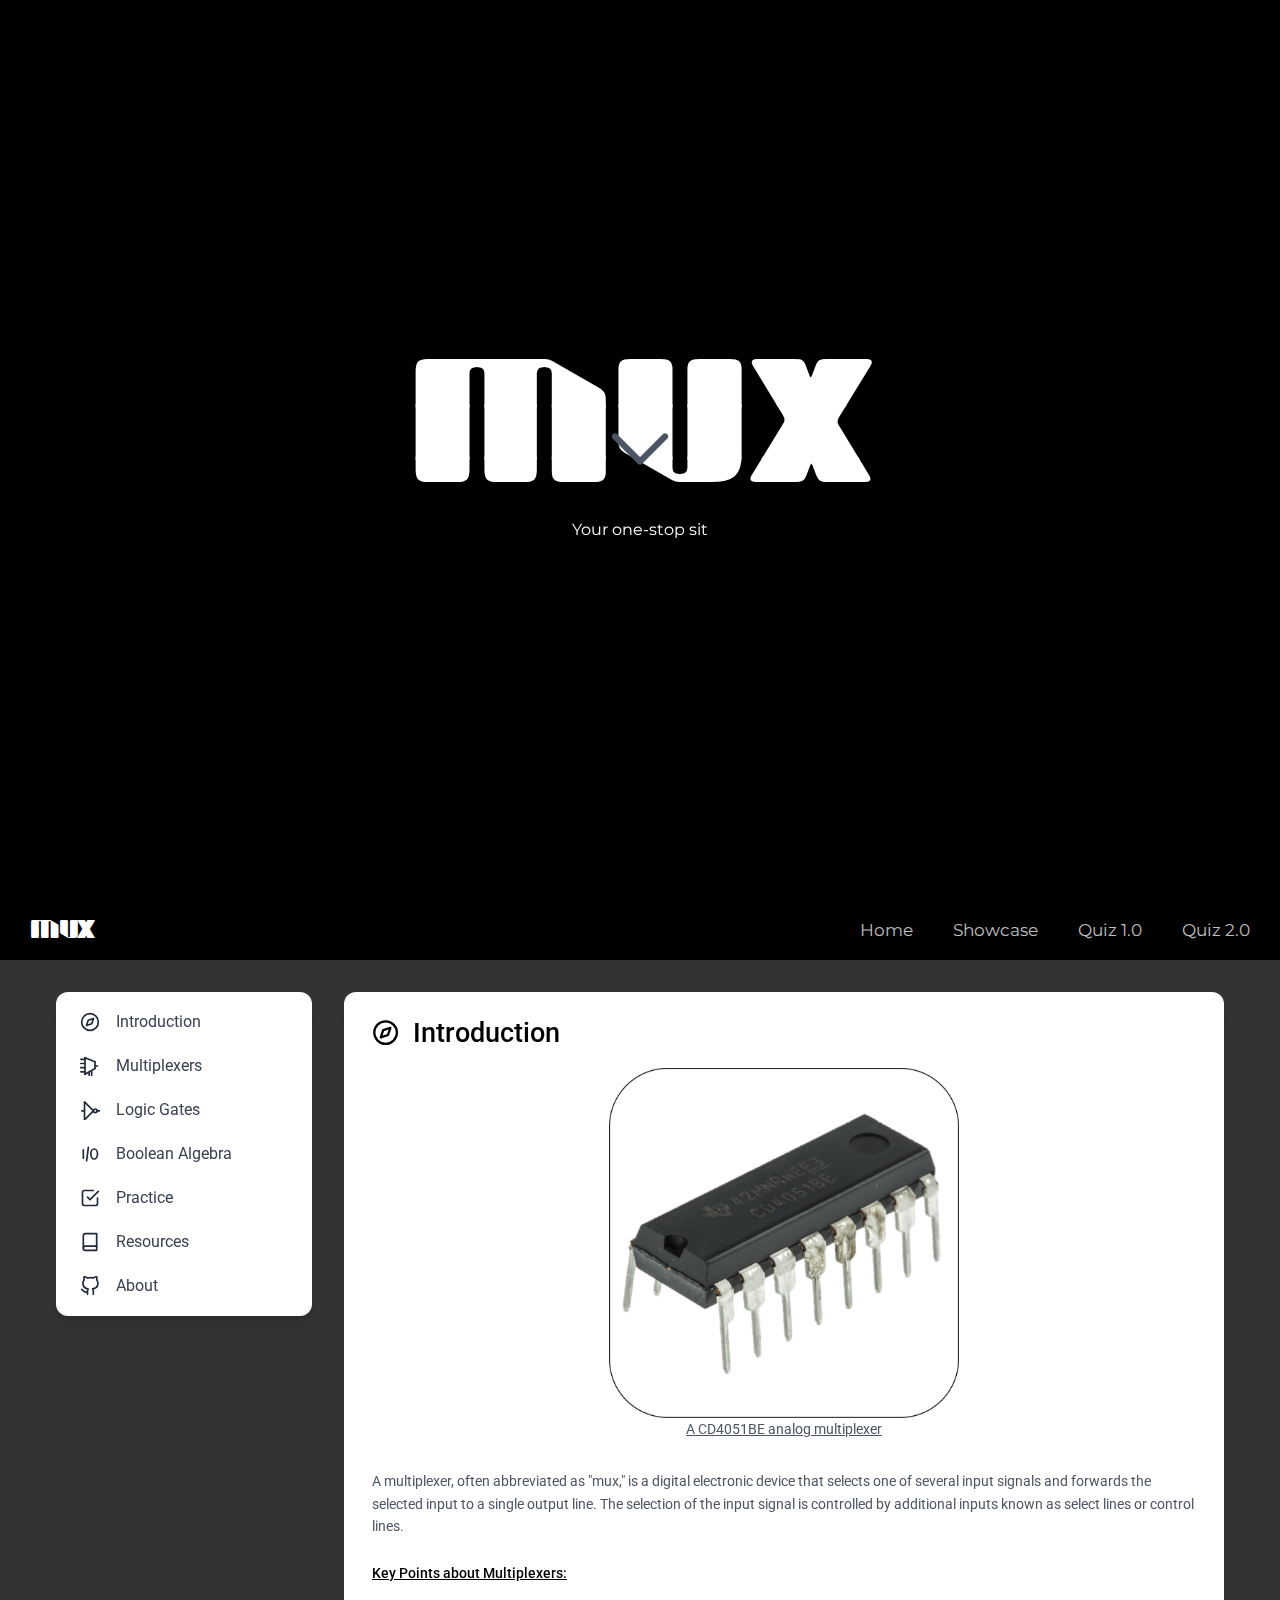
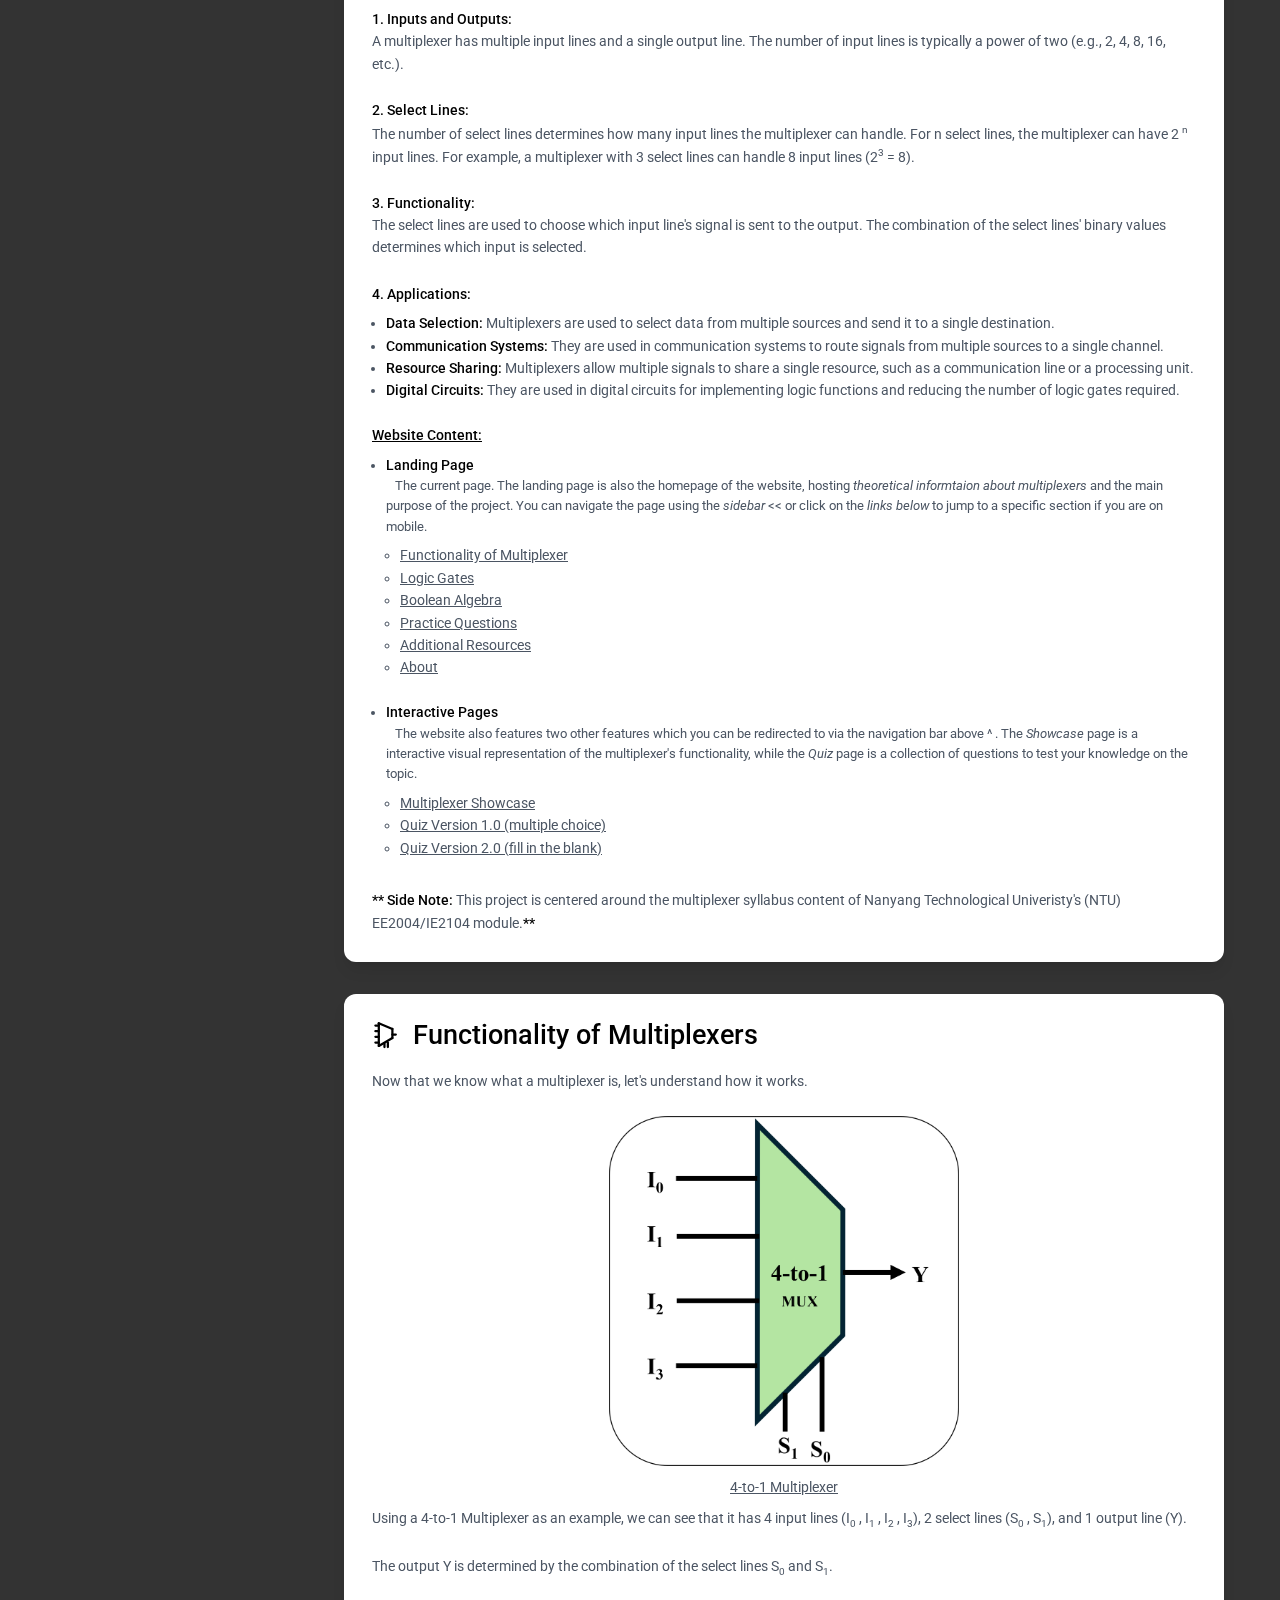
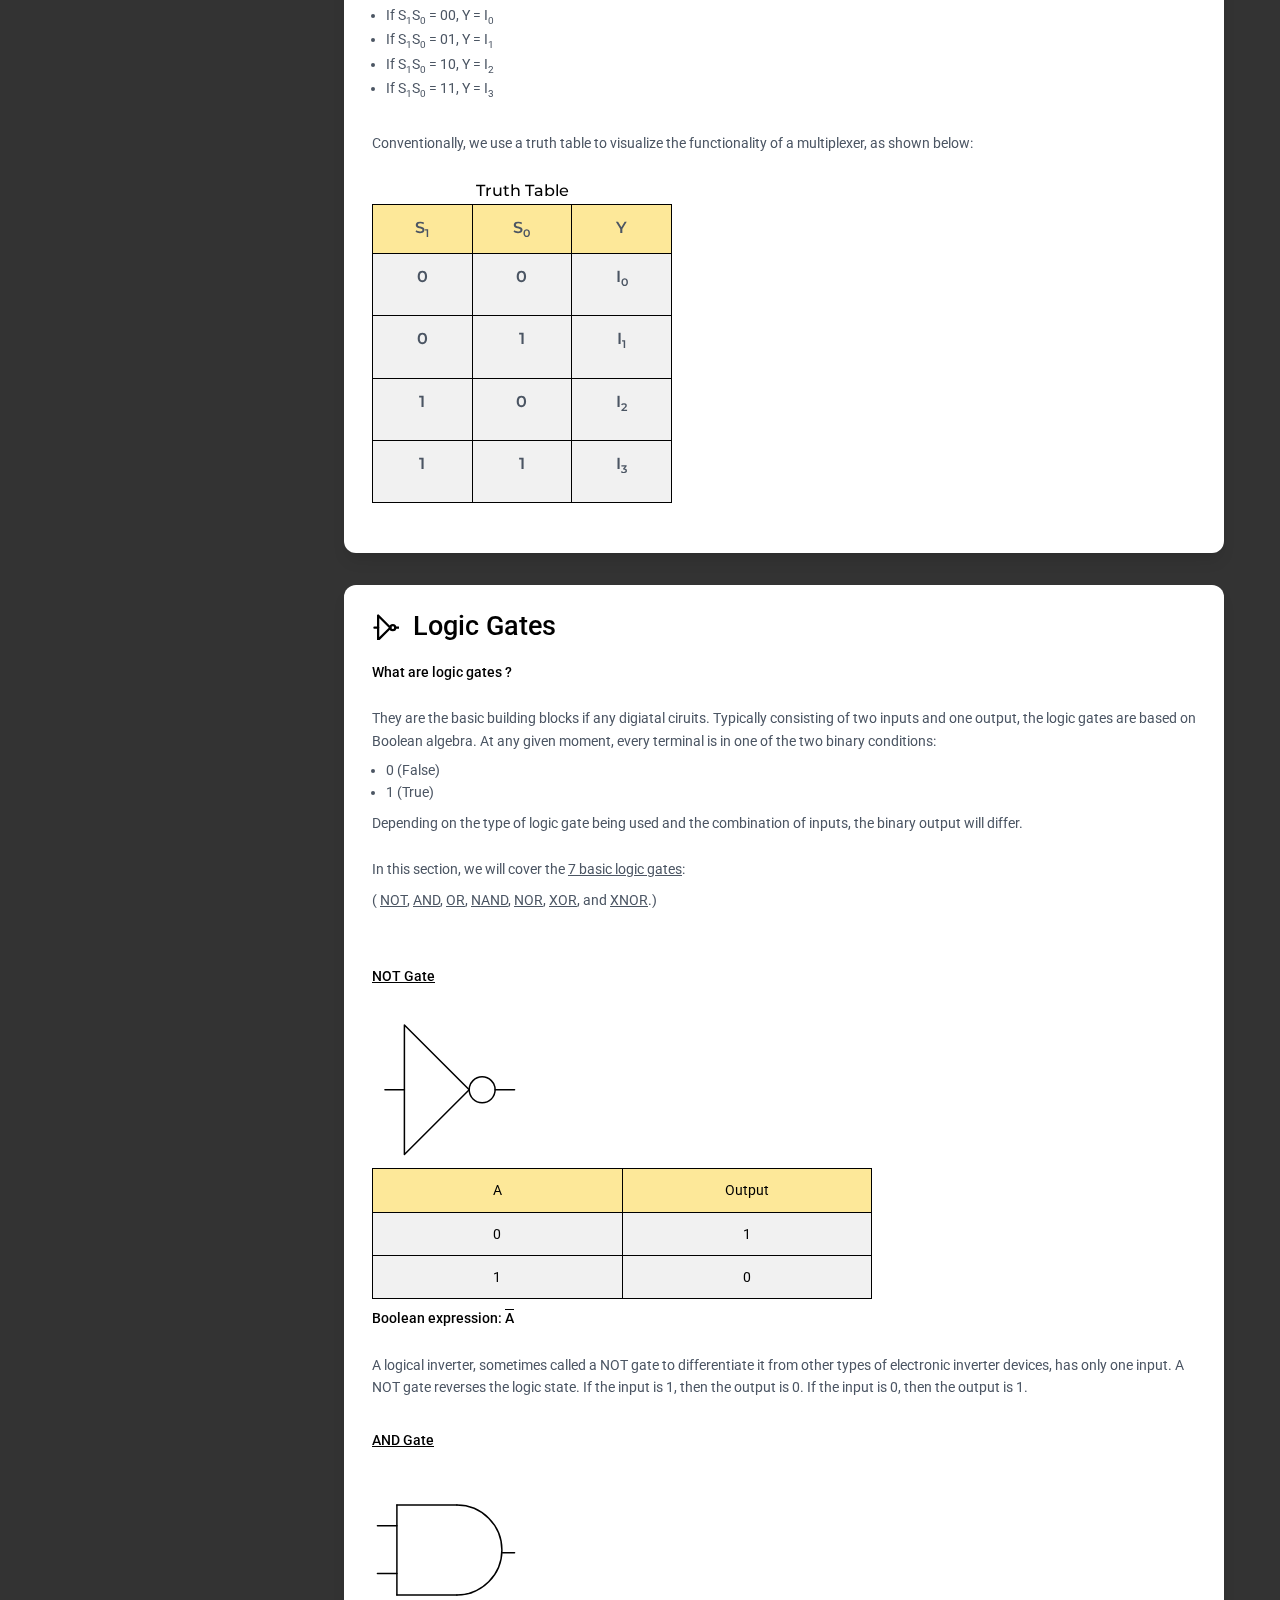
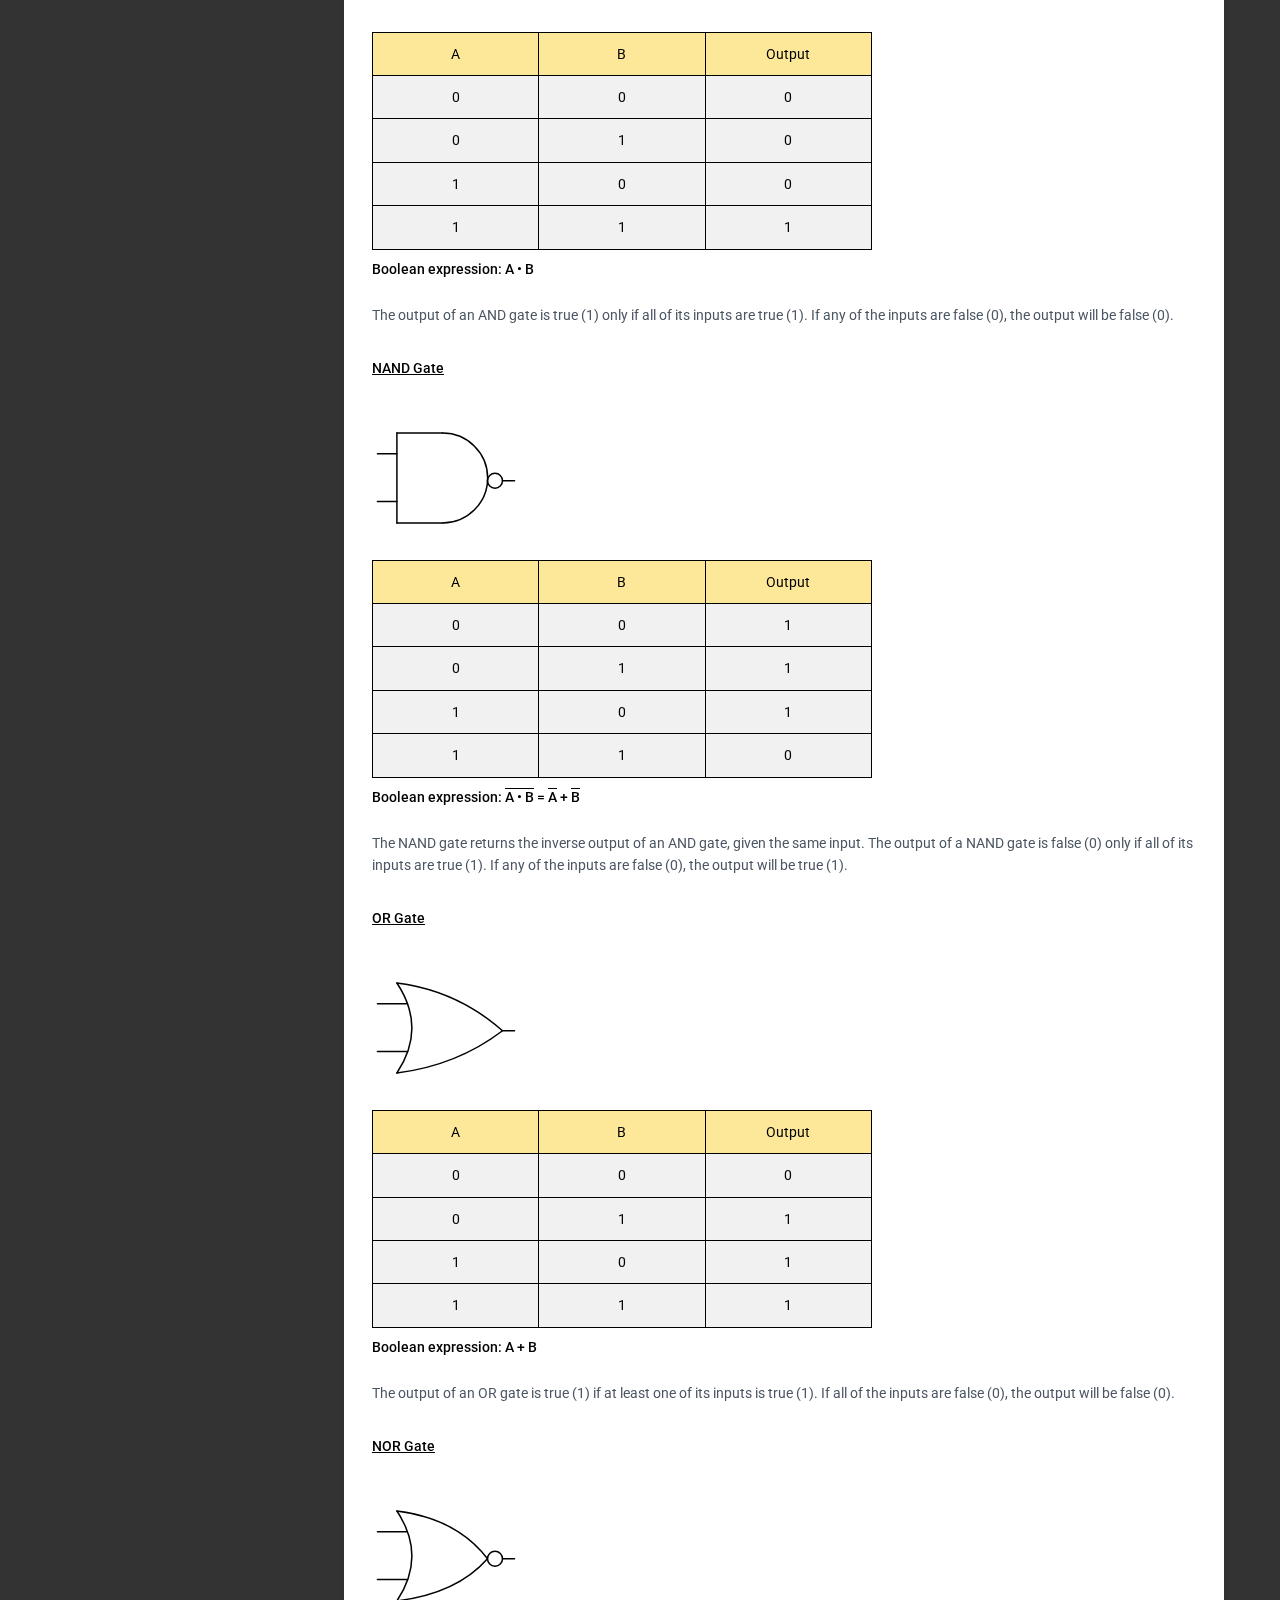
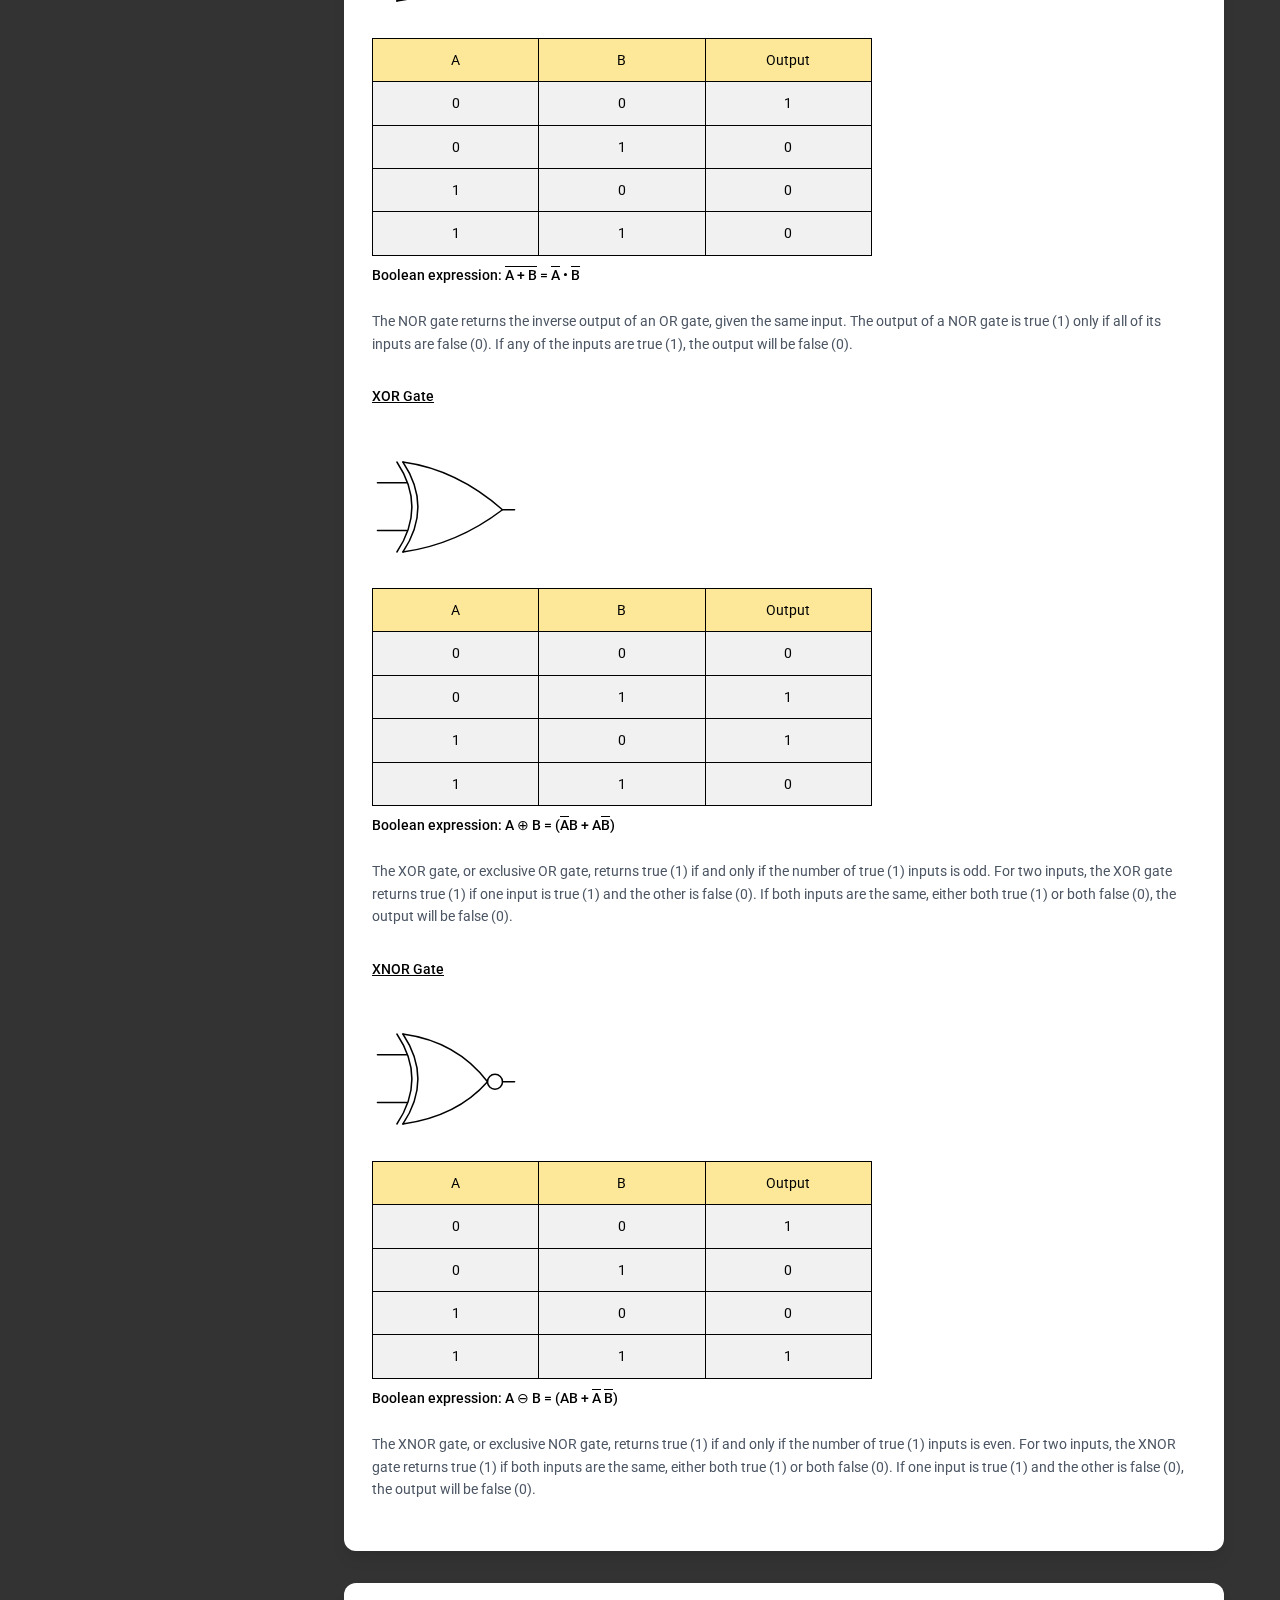
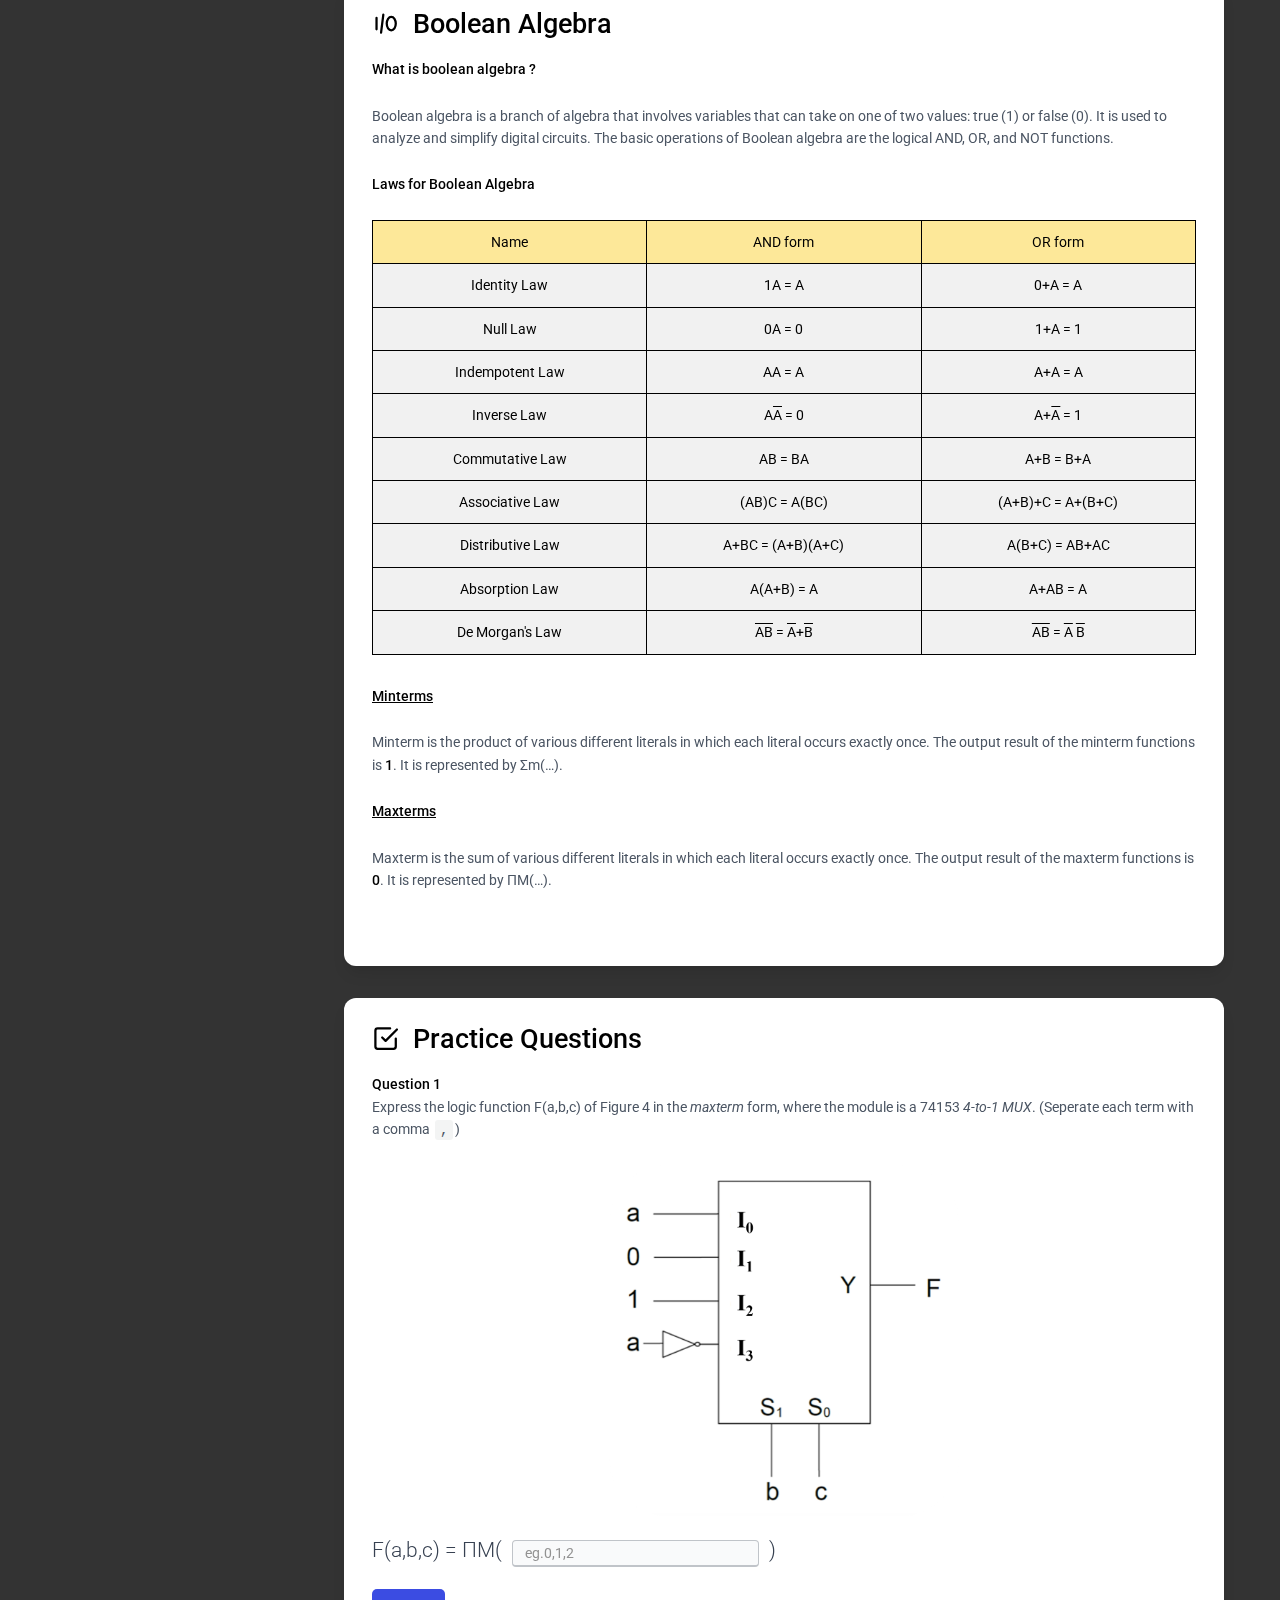
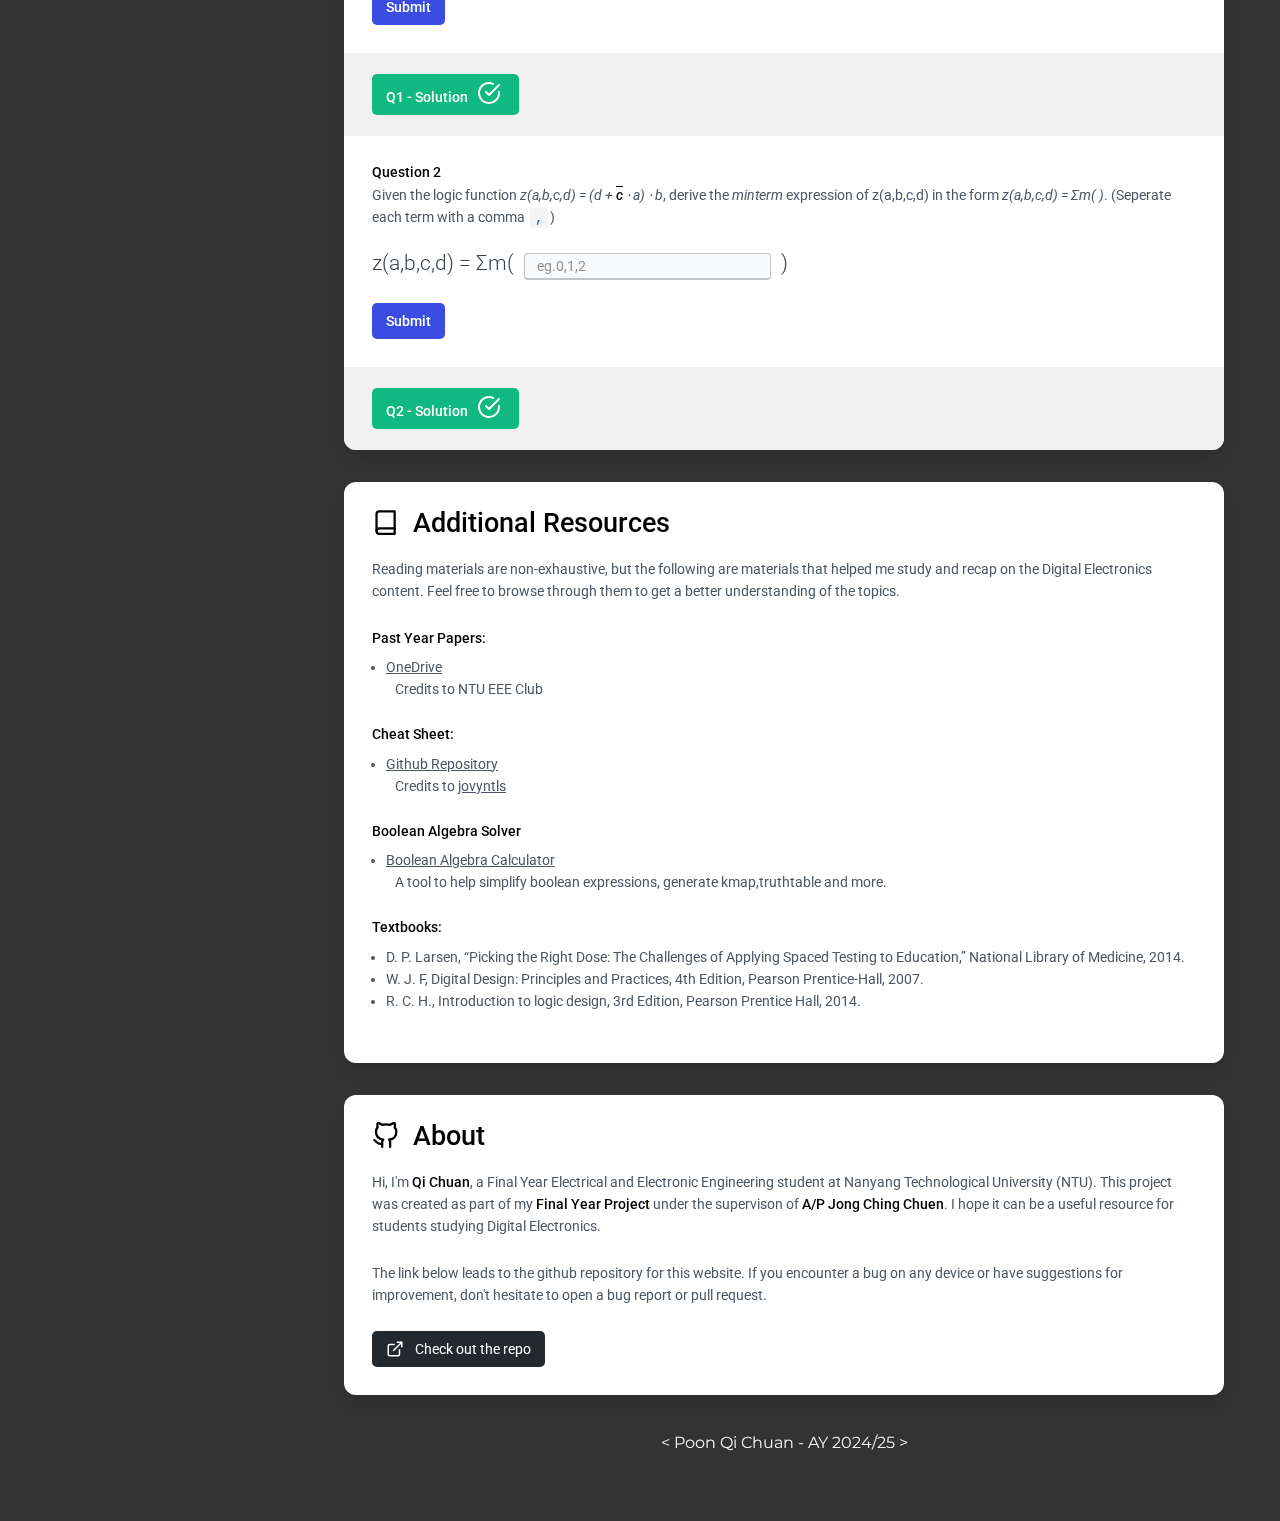
==== commit 9bcd4a6e: "logo change firebase" ====
--- a/public/index.html
+++ b/public/index.html
@@ -4,7 +4,7 @@
     <meta charset="UTF-8">
     <meta name="viewport" content="width=device-width, initial-scale=1.0">
     <title>Multiplexers</title>
-    <link rel="icon" href="media/MUX_final.ico" type="image/x-icon">
+    <link rel="icon" href="media/mux_final.ico" type="image/x-icon">
     <link rel="stylesheet" href="styles.css">
     <link rel="stylesheet" href="nice-forms/nice-forms.css">
     <link href="https://fonts.googleapis.com/css2?family=Montserrat:wght@400;500;700&display=swap" rel="stylesheet">
